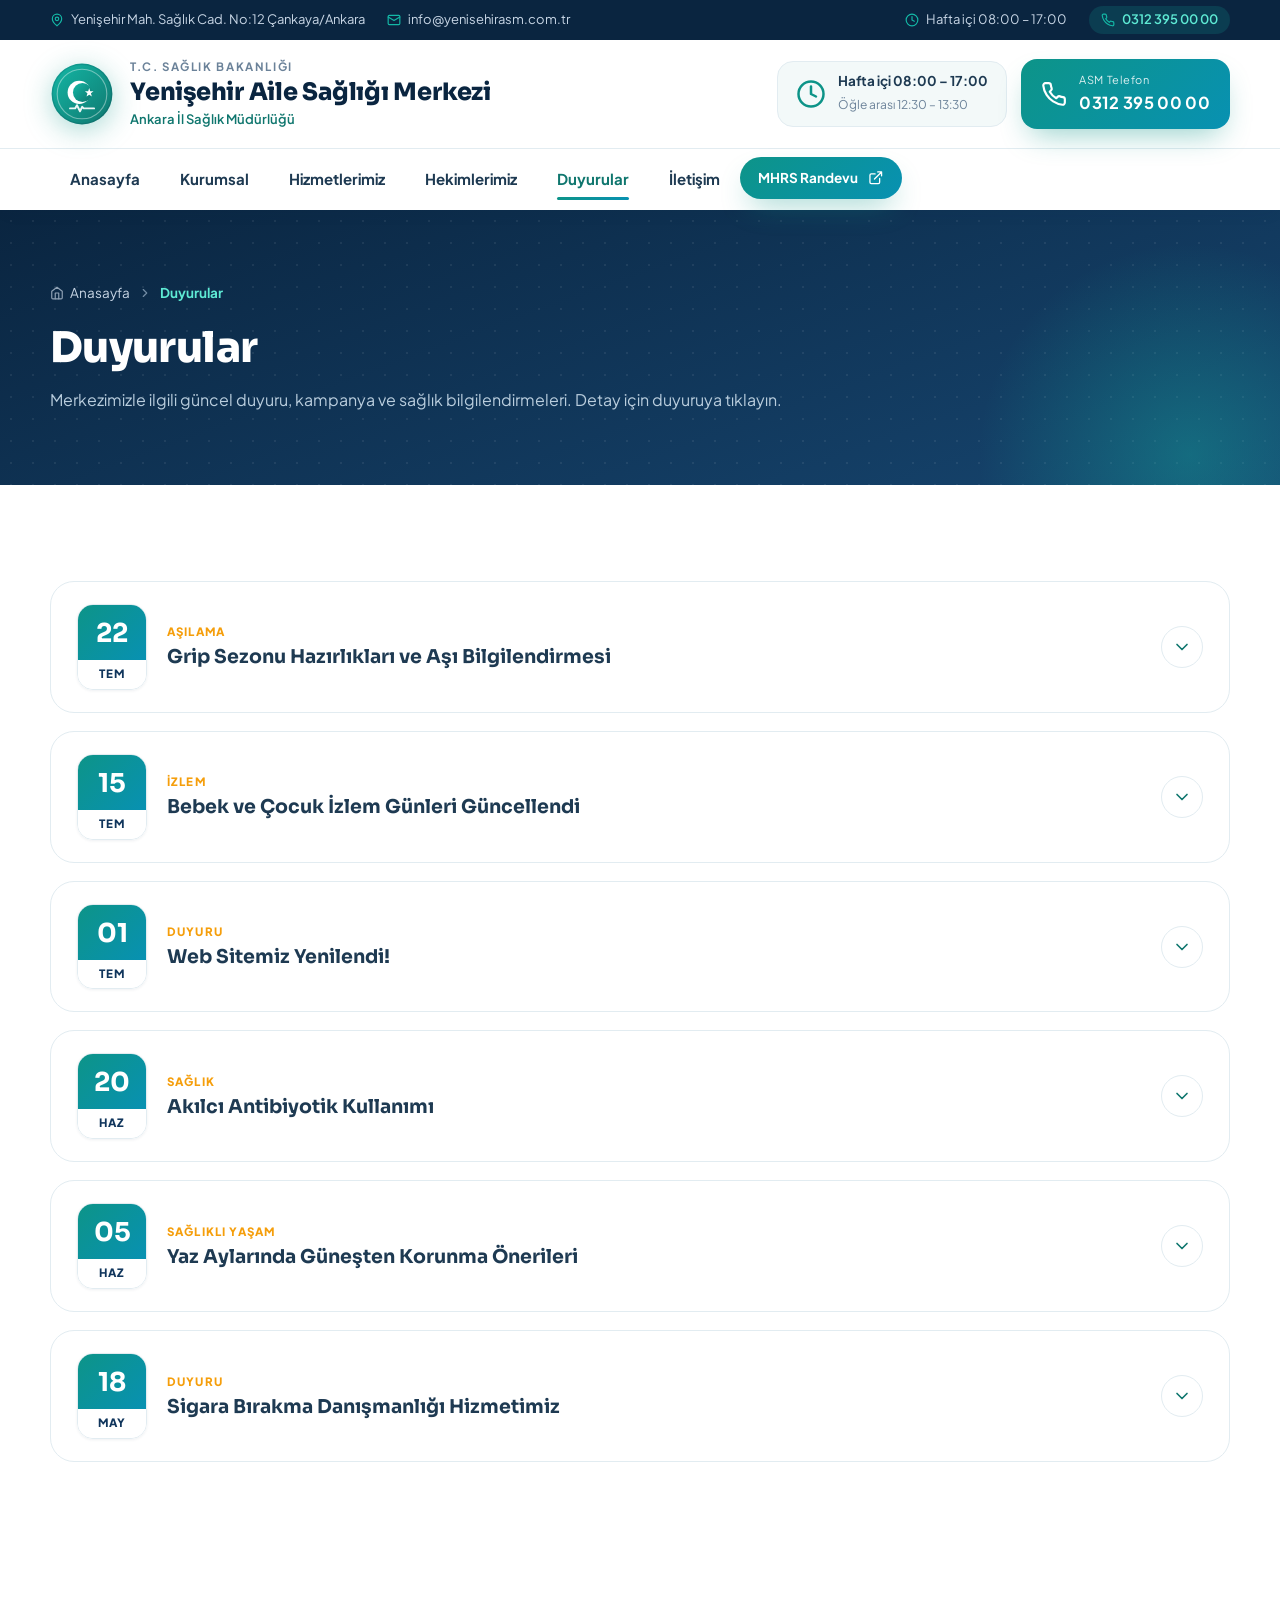
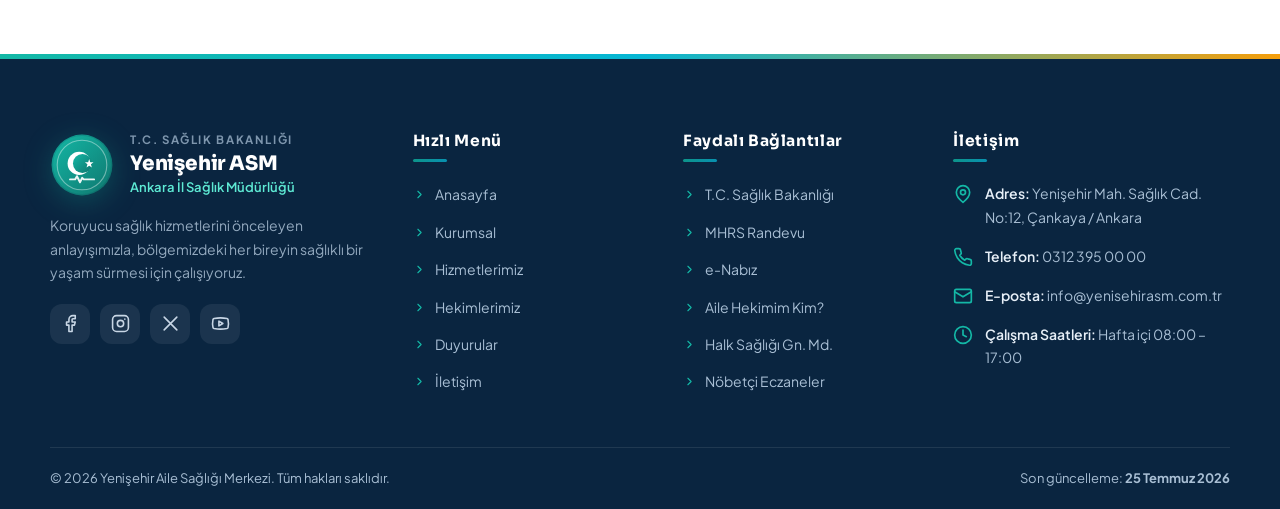
==== duyurular.html @ 15d4bd42 "first commit for asm website" ====
<!DOCTYPE html>
<html lang="tr">
<head>
  <meta charset="UTF-8">
  <meta name="viewport" content="width=device-width, initial-scale=1.0">
  <title>Duyurular — Yenişehir Aile Sağlığı Merkezi</title>
  <meta name="description" content="Yenişehir Aile Sağlığı Merkezi güncel duyuruları, sağlık kampanyaları ve bilgilendirmeleri.">
  <link rel="icon" type="image/svg+xml" href="assets/img/logo.svg">
  <link rel="preconnect" href="https://fonts.googleapis.com">
  <link rel="preconnect" href="https://fonts.gstatic.com" crossorigin>
  <link href="https://fonts.googleapis.com/css2?family=Plus+Jakarta+Sans:wght@400;500;600;700;800&family=Sora:wght@600;700;800&display=swap" rel="stylesheet">
  <link rel="stylesheet" href="assets/css/style.css">
</head>
<body>

  <!-- ======================= ÜST BİLGİ ÇUBUĞU ======================= -->
  <div class="topbar">
    <div class="container topbar__inner">
      <div class="topbar__group topbar__group--left">
        <span class="topbar__item topbar__item--address">
          <svg class="icon" viewBox="0 0 24 24"><path d="M20 10c0 6-8 12-8 12s-8-6-8-12a8 8 0 0 1 16 0Z"/><circle cx="12" cy="10" r="3"/></svg>
          Yenişehir Mah. Sağlık Cad. No:12 Çankaya/Ankara
        </span>
        <a class="topbar__item" href="mailto:info@yenisehirasm.com.tr">
          <svg class="icon" viewBox="0 0 24 24"><rect x="2" y="4" width="20" height="16" rx="2"/><path d="m22 7-10 6L2 7"/></svg>
          info@yenisehirasm.com.tr
        </a>
      </div>
      <div class="topbar__group">
        <span class="topbar__item">
          <svg class="icon" viewBox="0 0 24 24"><circle cx="12" cy="12" r="10"/><path d="M12 6v6l4 2"/></svg>
          Hafta içi 08:00 – 17:00
        </span>
        <a class="topbar__item topbar__pill" href="tel:03123950000">
          <svg class="icon" viewBox="0 0 24 24"><path d="M22 16.92v3a2 2 0 0 1-2.18 2 19.79 19.79 0 0 1-8.63-3.07 19.5 19.5 0 0 1-6-6A19.79 19.79 0 0 1 2.12 4.18 2 2 0 0 1 4.11 2h3a2 2 0 0 1 2 1.72c.13.96.36 1.9.7 2.81a2 2 0 0 1-.45 2.11L8.09 9.91a16 16 0 0 0 6 6l1.27-1.27a2 2 0 0 1 2.11-.45c.91.34 1.85.57 2.81.7A2 2 0 0 1 22 16.92z"/></svg>
          0312 395 00 00
        </a>
      </div>
    </div>
  </div>

  <!-- ============================ HEADER ============================ -->
  <header class="site-header">
    <div class="container site-header__inner">
      <a class="brand" href="index.html" aria-label="Yenişehir Aile Sağlığı Merkezi anasayfa">
        <img class="brand__logo" src="assets/img/logo.svg" alt="T.C. Sağlık Bakanlığı kurum logosu" width="64" height="64">
        <span class="brand__text">
          <span class="brand__gov">T.C. Sağlık Bakanlığı</span>
          <span class="brand__name">Yenişehir Aile Sağlığı Merkezi</span>
          <span class="brand__sub">Ankara İl Sağlık Müdürlüğü</span>
        </span>
      </a>
      <div class="header__meta">
        <div class="header__hours">
          <svg class="icon" viewBox="0 0 24 24"><circle cx="12" cy="12" r="10"/><path d="M12 6v6l4 2"/></svg>
          <div>
            <b>Hafta içi 08:00 – 17:00</b>
            <span>Öğle arası 12:30 – 13:30</span>
          </div>
        </div>
        <a class="header__phone" href="tel:03123950000">
          <svg class="icon" viewBox="0 0 24 24"><path d="M22 16.92v3a2 2 0 0 1-2.18 2 19.79 19.79 0 0 1-8.63-3.07 19.5 19.5 0 0 1-6-6A19.79 19.79 0 0 1 2.12 4.18 2 2 0 0 1 4.11 2h3a2 2 0 0 1 2 1.72c.13.96.36 1.9.7 2.81a2 2 0 0 1-.45 2.11L8.09 9.91a16 16 0 0 0 6 6l1.27-1.27a2 2 0 0 1 2.11-.45c.91.34 1.85.57 2.81.7A2 2 0 0 1 22 16.92z"/></svg>
          <div>
            <small>ASM Telefon</small>
            <b>0312 395 00 00</b>
          </div>
        </a>
      </div>
    </div>
  </header>

  <!-- =========================== ANA MENÜ =========================== -->
  <nav class="main-nav" aria-label="Ana menü">
    <div class="container main-nav__inner">
      <button class="nav-toggle" aria-expanded="false" aria-label="Menüyü aç veya kapat">
        <svg class="icon nav-toggle__open" viewBox="0 0 24 24"><path d="M4 6h16M4 12h16M4 18h16"/></svg>
        <svg class="icon nav-toggle__close" viewBox="0 0 24 24"><path d="M18 6 6 18M6 6l12 12"/></svg>
      </button>
      <ul class="main-nav__list">
        <li><a class="main-nav__link" href="index.html">Anasayfa</a></li>
        <li><a class="main-nav__link" href="kurumsal.html">Kurumsal</a></li>
        <li><a class="main-nav__link" href="hizmetlerimiz.html">Hizmetlerimiz</a></li>
        <li><a class="main-nav__link" href="hekimlerimiz.html">Hekimlerimiz</a></li>
        <li><a class="main-nav__link main-nav__link--active" href="duyurular.html" aria-current="page">Duyurular</a></li>
        <li><a class="main-nav__link" href="iletisim.html">İletişim</a></li>
        <li>
          <a class="btn btn--primary btn--sm nav-cta" href="https://mhrs.gov.tr" target="_blank" rel="noopener">
            MHRS Randevu
            <svg class="icon" viewBox="0 0 24 24"><path d="M15 3h6v6M10 14 21 3"/><path d="M18 13v6a2 2 0 0 1-2 2H5a2 2 0 0 1-2-2V8a2 2 0 0 1 2-2h6"/></svg>
          </a>
        </li>
      </ul>
    </div>
  </nav>

  <main>
    <!-- ========================= SAYFA BAŞLIĞI ======================= -->
    <section class="page-hero">
      <div class="container page-hero__inner">
        <nav class="breadcrumb" aria-label="Sayfa yolu">
          <a href="index.html">
            <svg class="icon" viewBox="0 0 24 24"><path d="m3 9 9-7 9 7v11a2 2 0 0 1-2 2H5a2 2 0 0 1-2-2z"/><path d="M9 22V12h6v10"/></svg>
            Anasayfa
          </a>
          <svg class="icon" viewBox="0 0 24 24"><path d="m9 18 6-6-6-6"/></svg>
          <span aria-current="page">Duyurular</span>
        </nav>
        <h1>Duyurular</h1>
        <p>Merkezimizle ilgili güncel duyuru, kampanya ve sağlık bilgilendirmeleri. Detay için duyuruya tıklayın.</p>
      </div>
    </section>

    <!-- ========================= DUYURU LİSTESİ ====================== -->
    <section class="section">
      <div class="container">
        <div class="ann-list">

          <article class="ann-item reveal" id="duyuru-1">
            <button class="ann-item__head" aria-expanded="false">
              <div class="ann-item__date"><b>22</b><span>Tem</span></div>
              <div class="ann-item__title">
                <span class="ann-card__cat">Aşılama</span>
                <h2>Grip Sezonu Hazırlıkları ve Aşı Bilgilendirmesi</h2>
              </div>
              <span class="ann-item__chevron">
                <svg class="icon" viewBox="0 0 24 24"><path d="m6 9 6 6 6-6"/></svg>
              </span>
            </button>
            <div class="ann-item__body">
              <div class="ann-item__body-inner">
                <p>
                  Yaklaşan grip sezonu öncesinde risk grubundaki vatandaşlarımız için grip aşısı
                  uygulaması merkezimizde başlamıştır. Aşılar T.C. Sağlık Bakanlığı tarafından
                  ücretsiz olarak temin edilmektedir.
                </p>
                <p>Aşağıdaki risk gruplarında yer alan vatandaşlarımıza aşı yaptırmaları önerilmektedir:</p>
                <ul>
                  <li><svg class="icon" viewBox="0 0 24 24"><path d="M20 6 9 17l-5-5"/></svg>65 yaş üzeri bireyler</li>
                  <li><svg class="icon" viewBox="0 0 24 24"><path d="M20 6 9 17l-5-5"/></svg>Kronik hastalığı olanlar (diyabet, kalp, akciğer vb.)</li>
                  <li><svg class="icon" viewBox="0 0 24 24"><path d="M20 6 9 17l-5-5"/></svg>Gebeler ve bağışıklığı baskılanmış bireyler</li>
                  <li><svg class="icon" viewBox="0 0 24 24"><path d="M20 6 9 17l-5-5"/></svg>Sağlık çalışanları</li>
                </ul>
                <p>Randevu için MHRS üzerinden veya 182'yi arayarak aile hekiminizden randevu alabilirsiniz.</p>
              </div>
            </div>
          </article>

          <article class="ann-item reveal" id="duyuru-2">
            <button class="ann-item__head" aria-expanded="false">
              <div class="ann-item__date"><b>15</b><span>Tem</span></div>
              <div class="ann-item__title">
                <span class="ann-card__cat">İzlem</span>
                <h2>Bebek ve Çocuk İzlem Günleri Güncellendi</h2>
              </div>
              <span class="ann-item__chevron">
                <svg class="icon" viewBox="0 0 24 24"><path d="m6 9 6 6 6-6"/></svg>
              </span>
            </button>
            <div class="ann-item__body">
              <div class="ann-item__body-inner">
                <p>
                  Bebek ve çocuk izlem hizmetlerimizin gün ve saatleri güncellenmiştir.
                  Ailelerimizin izlem günlerine uyması, çocuklarımızın sağlıklı gelişimi açısından
                  büyük önem taşımaktadır.
                </p>
                <ul>
                  <li><svg class="icon" viewBox="0 0 24 24"><path d="M20 6 9 17l-5-5"/></svg>Yenidoğan izlemi: Hafta içi her gün</li>
                  <li><svg class="icon" viewBox="0 0 24 24"><path d="M20 6 9 17l-5-5"/></svg>Aylık izlemler: Aile hekiminizin belirlediği günlerde</li>
                  <li><svg class="icon" viewBox="0 0 24 24"><path d="M20 6 9 17l-5-5"/></svg>Ölçüm (boy-kilo): Randevusuz yapılabilmektedir</li>
                </ul>
                <p>Detaylı bilgi için aile hekiminize veya hemşirenize danışabilirsiniz.</p>
              </div>
            </div>
          </article>

          <article class="ann-item reveal" id="duyuru-3">
            <button class="ann-item__head" aria-expanded="false">
              <div class="ann-item__date"><b>01</b><span>Tem</span></div>
              <div class="ann-item__title">
                <span class="ann-card__cat">Duyuru</span>
                <h2>Web Sitemiz Yenilendi!</h2>
              </div>
              <span class="ann-item__chevron">
                <svg class="icon" viewBox="0 0 24 24"><path d="m6 9 6 6 6-6"/></svg>
              </span>
            </button>
            <div class="ann-item__body">
              <div class="ann-item__body-inner">
                <p>
                  Siz değerli vatandaşlarımıza daha iyi hizmet verebilmek amacıyla web sitemizi
                  yeniledik. Yeni sitemizde hizmetlerimiz, hekim kadromuz, çalışma saatlerimiz ve
                  güncel duyurularımız hakkında bilgi alabilirsiniz.
                </p>
                <p>
                  Görüş ve önerilerinizi iletişim sayfamızdaki kanallardan bizimle paylaşabilirsiniz.
                </p>
              </div>
            </div>
          </article>

          <article class="ann-item reveal" id="duyuru-4">
            <button class="ann-item__head" aria-expanded="false">
              <div class="ann-item__date"><b>20</b><span>Haz</span></div>
              <div class="ann-item__title">
                <span class="ann-card__cat">Sağlık</span>
                <h2>Akılcı Antibiyotik Kullanımı</h2>
              </div>
              <span class="ann-item__chevron">
                <svg class="icon" viewBox="0 0 24 24"><path d="m6 9 6 6 6-6"/></svg>
              </span>
            </button>
            <div class="ann-item__body">
              <div class="ann-item__body-inner">
                <p>
                  Antibiyotikler yalnızca bakteriyel enfeksiyonlarda etkilidir; grip ve nezle gibi
                  viral hastalıklarda işe yaramaz. Gereksiz antibiyotik kullanımı, antibiyotik
                  direncinin en önemli nedenidir.
                </p>
                <ul>
                  <li><svg class="icon" viewBox="0 0 24 24"><path d="M20 6 9 17l-5-5"/></svg>Antibiyotiği yalnızca hekiminiz önerdiyse kullanın</li>
                  <li><svg class="icon" viewBox="0 0 24 24"><path d="M20 6 9 17l-5-5"/></svg>Tedavinizi hekiminizin belirttiği sürede tamamlayın</li>
                  <li><svg class="icon" viewBox="0 0 24 24"><path d="M20 6 9 17l-5-5"/></svg>Başkasının ilacını kullanmayın, ilacınızı paylaşmayın</li>
                </ul>
                <p>Sağlığınız için ilaç kullanımı konusunda mutlaka aile hekiminize danışınız.</p>
              </div>
            </div>
          </article>

          <article class="ann-item reveal" id="duyuru-5">
            <button class="ann-item__head" aria-expanded="false">
              <div class="ann-item__date"><b>05</b><span>Haz</span></div>
              <div class="ann-item__title">
                <span class="ann-card__cat">Sağlıklı Yaşam</span>
                <h2>Yaz Aylarında Güneşten Korunma Önerileri</h2>
              </div>
              <span class="ann-item__chevron">
                <svg class="icon" viewBox="0 0 24 24"><path d="m6 9 6 6 6-6"/></svg>
              </span>
            </button>
            <div class="ann-item__body">
              <div class="ann-item__body-inner">
                <p>
                  Yaz aylarında güneşin zararlı etkilerinden korunmak için aşağıdaki önerilere
                  dikkat etmenizi öneririz:
                </p>
                <ul>
                  <li><svg class="icon" viewBox="0 0 24 24"><path d="M20 6 9 17l-5-5"/></svg>11:00 – 15:00 saatleri arasında doğrudan güneşe çıkmayın</li>
                  <li><svg class="icon" viewBox="0 0 24 24"><path d="M20 6 9 17l-5-5"/></svg>En az 30 faktör güneş koruyucu kullanın</li>
                  <li><svg class="icon" viewBox="0 0 24 24"><path d="M20 6 9 17l-5-5"/></svg>Şapka ve güneş gözlüğü takın, açık renkli giysiler tercih edin</li>
                  <li><svg class="icon" viewBox="0 0 24 24"><path d="M20 6 9 17l-5-5"/></svg>Bol su için; bebek ve yaşlıları sıcaktan koruyun</li>
                </ul>
              </div>
            </div>
          </article>

          <article class="ann-item reveal" id="duyuru-6">
            <button class="ann-item__head" aria-expanded="false">
              <div class="ann-item__date"><b>18</b><span>May</span></div>
              <div class="ann-item__title">
                <span class="ann-card__cat">Duyuru</span>
                <h2>Sigara Bırakma Danışmanlığı Hizmetimiz</h2>
              </div>
              <span class="ann-item__chevron">
                <svg class="icon" viewBox="0 0 24 24"><path d="m6 9 6 6 6-6"/></svg>
              </span>
            </button>
            <div class="ann-item__body">
              <div class="ann-item__body-inner">
                <p>
                  Sigarayı bırakmak isteyen vatandaşlarımıza yönelik danışmanlık hizmetimiz
                  başlamıştır. Aile hekimlerimizden bireysel destek alabilir, size özel bir bırakma
                  planı oluşturabilirsiniz.
                </p>
                <p>
                  Ayrıca <b>ALO 171 Sigara Bırakma Danışma Hattı</b>'nı arayarak 7/24 ücretsiz
                  destek alabilirsiniz.
                </p>
              </div>
            </div>
          </article>

        </div>
      </div>
    </section>
  </main>

  <!-- ============================ FOOTER ============================ -->
  <footer class="site-footer">
    <div class="footer-cta-line"></div>
    <div class="container">
      <div class="footer-grid">
        <div class="footer__brand">
          <a class="brand" href="index.html">
            <img class="brand__logo" src="assets/img/logo.svg" alt="" width="64" height="64">
            <span class="brand__text">
              <span class="brand__gov">T.C. Sağlık Bakanlığı</span>
              <span class="brand__name">Yenişehir ASM</span>
              <span class="brand__sub">Ankara İl Sağlık Müdürlüğü</span>
            </span>
          </a>
          <p class="footer__about">
            Koruyucu sağlık hizmetlerini önceleyen anlayışımızla, bölgemizdeki her bireyin
            sağlıklı bir yaşam sürmesi için çalışıyoruz.
          </p>
          <div class="footer__social">
            <a href="#" aria-label="Facebook"><svg class="icon" viewBox="0 0 24 24"><path d="M18 2h-3a5 5 0 0 0-5 5v3H7v4h3v8h4v-8h3l1-4h-4V7a1 1 0 0 1 1-1h3z"/></svg></a>
            <a href="#" aria-label="Instagram"><svg class="icon" viewBox="0 0 24 24"><rect x="2" y="2" width="20" height="20" rx="5"/><circle cx="12" cy="12" r="4"/><path d="M17.5 6.5h.01"/></svg></a>
            <a href="#" aria-label="X (Twitter)"><svg class="icon" viewBox="0 0 24 24"><path d="M4 4l16 16M20 4L4 20"/></svg></a>
            <a href="#" aria-label="YouTube"><svg class="icon" viewBox="0 0 24 24"><path d="M2.5 17a24.12 24.12 0 0 1 0-10 2 2 0 0 1 1.4-1.4 49.56 49.56 0 0 1 16.2 0A2 2 0 0 1 21.5 7a24.12 24.12 0 0 1 0 10 2 2 0 0 1-1.4 1.4 49.55 49.55 0 0 1-16.2 0A2 2 0 0 1 2.5 17"/><path d="m10 15 5-3-5-3z"/></svg></a>
          </div>
        </div>

        <nav aria-label="Hızlı menü">
          <h3 class="footer__title">Hızlı Menü</h3>
          <ul class="footer__links">
            <li><a href="index.html"><svg class="icon" viewBox="0 0 24 24"><path d="m9 18 6-6-6-6"/></svg>Anasayfa</a></li>
            <li><a href="kurumsal.html"><svg class="icon" viewBox="0 0 24 24"><path d="m9 18 6-6-6-6"/></svg>Kurumsal</a></li>
            <li><a href="hizmetlerimiz.html"><svg class="icon" viewBox="0 0 24 24"><path d="m9 18 6-6-6-6"/></svg>Hizmetlerimiz</a></li>
            <li><a href="hekimlerimiz.html"><svg class="icon" viewBox="0 0 24 24"><path d="m9 18 6-6-6-6"/></svg>Hekimlerimiz</a></li>
            <li><a href="duyurular.html"><svg class="icon" viewBox="0 0 24 24"><path d="m9 18 6-6-6-6"/></svg>Duyurular</a></li>
            <li><a href="iletisim.html"><svg class="icon" viewBox="0 0 24 24"><path d="m9 18 6-6-6-6"/></svg>İletişim</a></li>
          </ul>
        </nav>

        <nav aria-label="Faydalı bağlantılar">
          <h3 class="footer__title">Faydalı Bağlantılar</h3>
          <ul class="footer__links">
            <li><a href="https://www.saglik.gov.tr" target="_blank" rel="noopener"><svg class="icon" viewBox="0 0 24 24"><path d="m9 18 6-6-6-6"/></svg>T.C. Sağlık Bakanlığı</a></li>
            <li><a href="https://mhrs.gov.tr" target="_blank" rel="noopener"><svg class="icon" viewBox="0 0 24 24"><path d="m9 18 6-6-6-6"/></svg>MHRS Randevu</a></li>
            <li><a href="https://enabiz.gov.tr" target="_blank" rel="noopener"><svg class="icon" viewBox="0 0 24 24"><path d="m9 18 6-6-6-6"/></svg>e-Nabız</a></li>
            <li><a href="https://www.turkiye.gov.tr/aile-hekim-bilgisi" target="_blank" rel="noopener"><svg class="icon" viewBox="0 0 24 24"><path d="m9 18 6-6-6-6"/></svg>Aile Hekimim Kim?</a></li>
            <li><a href="https://hsgm.saglik.gov.tr" target="_blank" rel="noopener"><svg class="icon" viewBox="0 0 24 24"><path d="m9 18 6-6-6-6"/></svg>Halk Sağlığı Gn. Md.</a></li>
            <li><a href="https://www.ankaraeo.org.tr/nobetci-eczaneler" target="_blank" rel="noopener"><svg class="icon" viewBox="0 0 24 24"><path d="m9 18 6-6-6-6"/></svg>Nöbetçi Eczaneler</a></li>
          </ul>
        </nav>

        <div>
          <h3 class="footer__title">İletişim</h3>
          <ul class="footer__contact">
            <li>
              <svg class="icon" viewBox="0 0 24 24"><path d="M20 10c0 6-8 12-8 12s-8-6-8-12a8 8 0 0 1 16 0Z"/><circle cx="12" cy="10" r="3"/></svg>
              <span><b>Adres:</b> Yenişehir Mah. Sağlık Cad. No:12, Çankaya / Ankara</span>
            </li>
            <li>
              <svg class="icon" viewBox="0 0 24 24"><path d="M22 16.92v3a2 2 0 0 1-2.18 2 19.79 19.79 0 0 1-8.63-3.07 19.5 19.5 0 0 1-6-6A19.79 19.79 0 0 1 2.12 4.18 2 2 0 0 1 4.11 2h3a2 2 0 0 1 2 1.72c.13.96.36 1.9.7 2.81a2 2 0 0 1-.45 2.11L8.09 9.91a16 16 0 0 0 6 6l1.27-1.27a2 2 0 0 1 2.11-.45c.91.34 1.85.57 2.81.7A2 2 0 0 1 22 16.92z"/></svg>
              <span><b>Telefon:</b> <a href="tel:03123950000">0312 395 00 00</a></span>
            </li>
            <li>
              <svg class="icon" viewBox="0 0 24 24"><rect x="2" y="4" width="20" height="16" rx="2"/><path d="m22 7-10 6L2 7"/></svg>
              <span><b>E-posta:</b> <a href="mailto:info@yenisehirasm.com.tr">info@yenisehirasm.com.tr</a></span>
            </li>
            <li>
              <svg class="icon" viewBox="0 0 24 24"><circle cx="12" cy="12" r="10"/><path d="M12 6v6l4 2"/></svg>
              <span><b>Çalışma Saatleri:</b> Hafta içi 08:00 – 17:00</span>
            </li>
          </ul>
        </div>
      </div>

      <div class="footer-bottom">
        <div class="footer-bottom__inner">
          <span>© <span data-year>2026</span> Yenişehir Aile Sağlığı Merkezi. Tüm hakları saklıdır.</span>
          <span>Son güncelleme: <b>25 Temmuz 2026</b></span>
        </div>
      </div>
    </div>
  </footer>

  <button class="to-top" aria-label="Sayfanın başına dön">
    <svg class="icon" viewBox="0 0 24 24"><path d="M12 19V5M5 12l7-7 7 7"/></svg>
  </button>

  <script src="assets/js/main.js"></script>
</body>
</html>
---- assets/css/style.css ----
/* ==========================================================================
   Yenişehir Aile Sağlığı Merkezi — Ana Stil Dosyası
   --------------------------------------------------------------------------
   İçindekiler:
   01. Değişkenler & Tasarım Sistemi
   02. Sıfırlama & Temel
   03. Tipografi & Yardımcılar
   04. Butonlar & Rozetler
   05. Üst Bilgi Çubuğu (Topbar)
   06. Site Başlığı (Header)
   07. Ana Menü (Navigasyon)
   08. Hero (Vitrin)
   09. Hızlı Erişim Kartları
   10. Bilgi Şeridi
   11. Bölüm Başlıkları
   12. Hizmet Kartları
   13. Hekim Kartları
   14. Duyuru Kartları
   15. CTA Bandı
   16. Footer
   17. Alt Sayfa Bileşenleri (kurumsal, iletişim vb.)
   18. Animasyonlar & Reveal
   19. Yukarı Çık Butonu
   20. Responsive
   ========================================================================== */

/* ============================ 01. DEĞİŞKENLER ============================ */
:root {
  /* Renkler */
  --teal-700: #0f766e;
  --teal-600: #0d9488;
  --teal-500: #14b8a6;
  --teal-100: #ccfbf1;
  --teal-50:  #f0fdfa;
  --cyan-500: #06b6d4;
  --navy-900: #0a2540;
  --navy-800: #10355c;
  --navy-700: #16456f;
  --amber-500: #f59e0b;
  --amber-400: #fbbf24;
  --red-600: #dc2626;
  --red-500: #e63946;
  --ink: #1e3a52;
  --text: #40586e;
  --muted: #6b8299;
  --line: #e2ecf1;
  --bg: #ffffff;
  --bg-soft: #f3f9f9;
  --bg-softer: #eaf4f4;

  /* Gradyanlar */
  --grad-primary: linear-gradient(135deg, var(--teal-600) 0%, #0891b2 100%);
  --grad-navy: linear-gradient(160deg, var(--navy-900) 0%, var(--navy-700) 100%);
  --grad-hero: linear-gradient(180deg, #eef9f8 0%, #f7fcfc 60%, #ffffff 100%);

  /* Tipografi */
  --font-head: "Sora", "Segoe UI", system-ui, sans-serif;
  --font-body: "Plus Jakarta Sans", "Segoe UI", system-ui, sans-serif;

  /* Ölçüler */
  --container: 1180px;
  --radius-sm: 10px;
  --radius: 16px;
  --radius-lg: 24px;

  /* Gölgeler */
  --shadow-sm: 0 1px 3px rgba(10, 37, 64, .07);
  --shadow: 0 10px 30px -8px rgba(10, 37, 64, .14);
  --shadow-lg: 0 24px 50px -12px rgba(10, 37, 64, .22);
  --shadow-teal: 0 14px 30px -10px rgba(13, 148, 136, .45);

  /* Geçiş */
  --tr: .25s cubic-bezier(.4, 0, .2, 1);
}

/* ============================ 02. SIFIRLAMA ============================= */
*, *::before, *::after { box-sizing: border-box; margin: 0; padding: 0; }

html { scroll-behavior: smooth; scroll-padding-top: 150px; }

body {
  font-family: var(--font-body);
  font-size: 16px;
  line-height: 1.65;
  color: var(--text);
  background: var(--bg);
  -webkit-font-smoothing: antialiased;
  overflow-x: hidden;
}

img, svg { display: block; max-width: 100%; }
a { color: inherit; text-decoration: none; }
ul, ol { list-style: none; }
button { font: inherit; cursor: pointer; border: none; background: none; color: inherit; }
input, textarea { font: inherit; }

::selection { background: var(--teal-600); color: #fff; }

:focus-visible { outline: 3px solid rgba(13, 148, 136, .45); outline-offset: 2px; border-radius: 4px; }

/* ========================= 03. TİPOGRAFİ & YARDIMCI ===================== */
h1, h2, h3, h4 { font-family: var(--font-head); color: var(--ink); line-height: 1.25; font-weight: 700; }

.container { width: min(100% - 40px, var(--container)); margin-inline: auto; }

.section { padding: clamp(64px, 8vw, 96px) 0; }
.section--soft { background: var(--bg-soft); }
.section--soft-alt { background: linear-gradient(180deg, #fff 0%, var(--bg-soft) 100%); }

.text-center { text-align: center; }
.mt-1 { margin-top: 8px; } .mt-2 { margin-top: 16px; } .mt-3 { margin-top: 24px; } .mt-4 { margin-top: 32px; }

.icon { width: 1.15em; height: 1.15em; stroke: currentColor; fill: none; stroke-width: 2; stroke-linecap: round; stroke-linejoin: round; flex: none; }

/* ============================ 04. BUTONLAR ============================== */
.btn {
  display: inline-flex; align-items: center; gap: 10px;
  padding: 14px 26px;
  border-radius: 999px;
  font-weight: 700; font-size: 15px;
  transition: transform var(--tr), box-shadow var(--tr), background var(--tr), color var(--tr);
  white-space: nowrap;
}
.btn .icon { transition: transform var(--tr); }
.btn:hover .icon { transform: translateX(4px); }
.btn:active { transform: translateY(1px); }

.btn--primary { background: var(--grad-primary); color: #fff; box-shadow: var(--shadow-teal); }
.btn--primary:hover { transform: translateY(-3px); box-shadow: 0 20px 38px -12px rgba(13, 148, 136, .55); }

.btn--white { background: #fff; color: var(--teal-700); box-shadow: var(--shadow); }
.btn--white:hover { transform: translateY(-3px); box-shadow: var(--shadow-lg); }

.btn--outline { border: 2px solid rgba(255, 255, 255, .55); color: #fff; }
.btn--outline:hover { background: rgba(255, 255, 255, .14); border-color: #fff; transform: translateY(-3px); }

.btn--ghost { border: 2px solid var(--line); color: var(--teal-700); background: #fff; }
.btn--ghost:hover { border-color: var(--teal-500); background: var(--teal-50); transform: translateY(-3px); }

.btn--lg { padding: 16px 32px; font-size: 16px; }
.btn--sm { padding: 10px 18px; font-size: 13.5px; }

.badge {
  display: inline-flex; align-items: center; gap: 7px;
  padding: 6px 14px; border-radius: 999px;
  background: var(--teal-100); color: var(--teal-700);
  font-size: 12.5px; font-weight: 700; letter-spacing: .06em; text-transform: uppercase;
}
.badge--amber { background: #fef3c7; color: #b45309; }
.badge--navy { background: #dbe7f3; color: var(--navy-700); }
.badge--red { background: #fde2e4; color: var(--red-600); }

/* ============================ 05. TOPBAR ================================ */
.topbar { background: var(--navy-900); color: #c8d6e5; font-size: 13px; position: relative; z-index: 60; }
.topbar__inner { display: flex; align-items: center; justify-content: space-between; gap: 16px; min-height: 40px; }
.topbar__group { display: flex; align-items: center; gap: 22px; }
.topbar__item { display: inline-flex; align-items: center; gap: 7px; }
.topbar__item .icon { width: 14px; height: 14px; color: var(--teal-500); }
.topbar a:hover { color: #fff; }
.topbar__pill { background: rgba(20, 184, 166, .16); color: #5eead4; padding: 3px 12px; border-radius: 999px; font-weight: 600; }

/* ============================ 06. HEADER ================================ */
.site-header { background: #fff; position: relative; z-index: 55; }
.site-header__inner { display: flex; align-items: center; justify-content: space-between; gap: 24px; padding: 18px 0; }

.brand { display: flex; align-items: center; gap: 16px; min-width: 0; }
.brand__text { display: flex; flex-direction: column; gap: 2px; }
.brand__logo { width: 64px; height: 64px; flex: none; filter: drop-shadow(0 6px 14px rgba(13, 148, 136, .35)); }
.brand__gov { font-size: 11.5px; font-weight: 700; letter-spacing: .14em; color: var(--muted); text-transform: uppercase; }
.brand__name { font-family: var(--font-head); font-size: clamp(18px, 2.4vw, 24px); font-weight: 800; color: var(--navy-900); letter-spacing: -.01em; line-height: 1.15; }
.brand__sub { font-size: 13px; color: var(--teal-700); font-weight: 600; }

.header__meta { display: flex; align-items: center; gap: 14px; }
.header__hours { display: flex; align-items: center; gap: 12px; padding: 10px 18px; background: var(--bg-soft); border: 1px solid var(--line); border-radius: var(--radius); }
.header__hours .icon { width: 30px; height: 30px; color: var(--teal-600); }
.header__hours b { display: block; font-size: 13.5px; color: var(--ink); line-height: 1.3; }
.header__hours span { font-size: 12px; color: var(--muted); }

.header__phone {
  display: flex; align-items: center; gap: 12px;
  background: var(--grad-primary); color: #fff;
  padding: 12px 20px; border-radius: var(--radius);
  box-shadow: var(--shadow-teal); transition: transform var(--tr), box-shadow var(--tr);
}
.header__phone:hover { transform: translateY(-2px); box-shadow: 0 18px 34px -12px rgba(13, 148, 136, .55); }
.header__phone .icon { width: 26px; height: 26px; }
.header__phone small { display: block; font-size: 11px; opacity: .85; letter-spacing: .05em; }
.header__phone b { font-size: 16.5px; letter-spacing: .02em; }

/* ============================ 07. ANA MENÜ ============================== */
.main-nav {
  background: #fff;
  border-top: 1px solid var(--line);
  box-shadow: 0 4px 20px -6px rgba(10, 37, 64, .1);
  position: sticky; top: 0; z-index: 50;
}
.main-nav__inner { display: flex; align-items: center; justify-content: space-between; gap: 16px; }
.main-nav__list { display: flex; align-items: stretch; }
.main-nav__list > li:last-child { margin-left: auto; }
.main-nav__link {
  position: relative; display: inline-flex; align-items: center; gap: 8px;
  padding: 18px 20px;
  font-weight: 700; font-size: 15px; color: var(--ink);
  transition: color var(--tr);
}
.main-nav__link::after {
  content: ""; position: absolute; left: 20px; right: 20px; bottom: 10px;
  height: 3px; border-radius: 3px; background: var(--grad-primary);
  transform: scaleX(0); transform-origin: left; transition: transform var(--tr);
}
.main-nav__link:hover { color: var(--teal-700); }
.main-nav__link:hover::after { transform: scaleX(1); }
.main-nav__link--active { color: var(--teal-700); }
.main-nav__link--active::after { transform: scaleX(1); }

.nav-cta { margin: 8px 0; }

.nav-toggle { display: none; width: 46px; height: 46px; border-radius: 12px; background: var(--bg-soft); border: 1px solid var(--line); align-items: center; justify-content: center; }
.nav-toggle .icon { width: 24px; height: 24px; color: var(--navy-900); }
.nav-toggle__close { display: none; }

/* ============================ 08. HERO ================================== */
.hero { position: relative; background: var(--grad-hero); overflow: hidden; }
.hero::before {
  content: ""; position: absolute; top: -180px; right: -140px;
  width: 560px; height: 560px; border-radius: 50%;
  background: radial-gradient(circle, rgba(20, 184, 166, .16), transparent 65%);
}
.hero::after {
  content: ""; position: absolute; bottom: -220px; left: -160px;
  width: 520px; height: 520px; border-radius: 50%;
  background: radial-gradient(circle, rgba(6, 182, 212, .12), transparent 65%);
}
.hero__inner {
  position: relative; z-index: 2;
  display: grid; grid-template-columns: minmax(0, 1.05fr) minmax(0, .95fr); align-items: center; gap: 48px;
  padding: clamp(48px, 6vw, 84px) 0 clamp(56px, 7vw, 96px);
}
.hero__title { font-size: clamp(32px, 4.6vw, 54px); font-weight: 800; letter-spacing: -.02em; color: var(--navy-900); margin: 18px 0 16px; }
.hero__title em { font-style: normal; background: var(--grad-primary); -webkit-background-clip: text; background-clip: text; color: transparent; }
.hero__text { font-size: clamp(15.5px, 1.6vw, 18px); color: var(--text); max-width: 54ch; }
.hero__actions { display: flex; flex-wrap: wrap; gap: 14px; margin-top: 30px; }

.hero__trust { display: flex; flex-wrap: wrap; gap: 26px; margin-top: 38px; }
.hero__trust-item { display: flex; align-items: center; gap: 12px; }
.hero__trust-item .icon { width: 30px; height: 30px; color: var(--teal-600); }
.hero__trust-item b { display: block; font-family: var(--font-head); font-size: 19px; color: var(--navy-900); line-height: 1.2; }
.hero__trust-item span { font-size: 12.5px; color: var(--muted); }

.hero__art { position: relative; min-width: 0; }
.hero__art > img { width: 100%; height: auto; filter: drop-shadow(0 30px 50px rgba(10, 37, 64, .18)); }

.hero__card {
  position: absolute; z-index: 3;
  display: flex; align-items: center; gap: 12px;
  background: rgba(255, 255, 255, .92); backdrop-filter: blur(8px);
  border: 1px solid rgba(255, 255, 255, .7);
  padding: 12px 18px; border-radius: var(--radius);
  box-shadow: var(--shadow-lg);
  animation: float 5.5s ease-in-out infinite;
}
.hero__card .icon { width: 30px; height: 30px; color: var(--teal-600); }
.hero__card b { display: block; font-size: 13.5px; color: var(--navy-900); line-height: 1.25; }
.hero__card span { font-size: 12px; color: var(--muted); }
.hero__card--hours { left: -26px; top: 12%; }
.hero__card--pulse { right: -18px; bottom: 10%; animation-delay: 1.4s; }
.hero__card--pulse .icon { color: var(--red-500); }

/* ========================= 09. HIZLI ERİŞİM ============================ */
.quick-access { position: relative; z-index: 5; margin-top: -46px; }
.quick-access__grid { display: grid; grid-template-columns: repeat(4, 1fr); gap: 20px; }
.qa-card {
  display: flex; flex-direction: column; gap: 12px;
  background: #fff; border-radius: var(--radius-lg);
  padding: 26px 24px 22px;
  box-shadow: var(--shadow);
  border: 1px solid rgba(226, 236, 241, .8);
  transition: transform var(--tr), box-shadow var(--tr);
  position: relative; overflow: hidden;
}
.qa-card::before {
  content: ""; position: absolute; inset: auto -30% -60% auto; width: 160px; height: 160px;
  border-radius: 50%; background: var(--teal-50); transition: transform .4s ease;
}
.qa-card:hover { transform: translateY(-6px); box-shadow: var(--shadow-lg); }
.qa-card:hover::before { transform: scale(1.6); }
.qa-card__icon {
  width: 52px; height: 52px; border-radius: 14px;
  display: grid; place-items: center;
  background: var(--grad-primary); color: #fff;
  box-shadow: var(--shadow-teal); position: relative; z-index: 1;
}
.qa-card__icon .icon { width: 26px; height: 26px; }
.qa-card h3 { font-size: 16.5px; position: relative; z-index: 1; }
.qa-card p { font-size: 13.5px; color: var(--muted); position: relative; z-index: 1; }
.qa-card__link { margin-top: auto; display: inline-flex; align-items: center; gap: 7px; font-size: 13.5px; font-weight: 700; color: var(--teal-700); position: relative; z-index: 1; }
.qa-card__link .icon { transition: transform var(--tr); }
.qa-card:hover .qa-card__link .icon { transform: translateX(4px); }

/* ========================= 10. BİLGİ ŞERİDİ ============================= */
.info-strip { background: var(--grad-navy); color: #dce9f5; padding: 30px 0; position: relative; overflow: hidden; }
.info-strip::before {
  content: ""; position: absolute; inset: 0;
  background-image: radial-gradient(rgba(255, 255, 255, .07) 1px, transparent 1px);
  background-size: 22px 22px; pointer-events: none;
}
.info-strip__grid { display: grid; grid-template-columns: repeat(4, 1fr); gap: 20px; position: relative; }
.info-strip__item { display: flex; align-items: center; gap: 14px; }
.info-strip__icon {
  width: 48px; height: 48px; border-radius: 14px; flex: none;
  display: grid; place-items: center;
  background: rgba(20, 184, 166, .18); color: #5eead4;
}
.info-strip__icon .icon { width: 24px; height: 24px; }
.info-strip__item b { display: block; font-family: var(--font-head); font-size: 16px; color: #fff; letter-spacing: .02em; }
.info-strip__item span { font-size: 12.5px; color: #9fb6cc; }
.info-strip__item--alert .info-strip__icon { background: rgba(230, 57, 70, .2); color: #fda4af; }

/* ========================= 11. BÖLÜM BAŞLIKLARI ========================= */
.section-head { max-width: 640px; margin-bottom: clamp(36px, 5vw, 56px); }
.section-head--center { margin-inline: auto; text-align: center; }
.section-head__eyebrow {
  display: inline-flex; align-items: center; gap: 8px;
  font-size: 13px; font-weight: 800; letter-spacing: .14em; text-transform: uppercase;
  color: var(--teal-700); margin-bottom: 12px;
}
.section-head__eyebrow::before { content: ""; width: 26px; height: 3px; border-radius: 3px; background: var(--grad-primary); }
.section-head--center .section-head__eyebrow::after { content: ""; width: 26px; height: 3px; border-radius: 3px; background: var(--grad-primary); }
.section-head h2 { font-size: clamp(26px, 3.4vw, 38px); font-weight: 800; letter-spacing: -.015em; color: var(--navy-900); }
.section-head p { margin-top: 12px; color: var(--muted); font-size: 16px; }

/* ========================= 12. HİZMET KARTLARI ========================== */
.services-grid { display: grid; grid-template-columns: repeat(4, 1fr); gap: 22px; }
.service-card {
  background: #fff; border: 1px solid var(--line); border-radius: var(--radius-lg);
  padding: 30px 26px;
  display: flex; flex-direction: column; gap: 14px;
  transition: transform var(--tr), box-shadow var(--tr), border-color var(--tr);
  position: relative; overflow: hidden;
}
.service-card::after {
  content: ""; position: absolute; left: 0; top: 0; bottom: 0; width: 4px;
  background: var(--grad-primary); transform: scaleY(0); transition: transform .35s ease;
  transform-origin: top;
}
.service-card:hover { transform: translateY(-6px); box-shadow: var(--shadow-lg); border-color: transparent; }
.service-card:hover::after { transform: scaleY(1); }
.service-card__icon {
  width: 58px; height: 58px; border-radius: 16px;
  display: grid; place-items: center;
  background: var(--teal-50); color: var(--teal-700);
  border: 1px solid var(--teal-100);
  transition: background var(--tr), color var(--tr);
}
.service-card__icon .icon { width: 28px; height: 28px; }
.service-card:hover .service-card__icon { background: var(--grad-primary); color: #fff; }
.service-card h3 { font-size: 17.5px; }
.service-card p { font-size: 14px; color: var(--muted); }
.service-card__more { margin-top: auto; display: inline-flex; align-items: center; gap: 7px; font-size: 13.5px; font-weight: 700; color: var(--teal-700); }
.service-card__more .icon { transition: transform var(--tr); }
.service-card:hover .service-card__more .icon { transform: translateX(4px); }

/* ========================= 13. HEKİM KARTLARI =========================== */
.doctors-grid { display: grid; grid-template-columns: repeat(4, 1fr); gap: 22px; }
.doctor-card {
  background: #fff; border-radius: var(--radius-lg); overflow: hidden;
  border: 1px solid var(--line); text-align: center;
  transition: transform var(--tr), box-shadow var(--tr);
}
.doctor-card:hover { transform: translateY(-6px); box-shadow: var(--shadow-lg); }
.doctor-card__avatar { background: linear-gradient(160deg, var(--bg-softer), #dff1f0); padding: 26px 26px 0; position: relative; }
.doctor-card__avatar img { width: 150px; height: 150px; margin: 0 auto; border-radius: 50%; border: 5px solid #fff; box-shadow: var(--shadow); background: #fff; object-fit: cover; }
.doctor-card__body { padding: 20px 20px 24px; }
.doctor-card__body h3 { font-size: 16.5px; }
.doctor-card__role { font-size: 13px; color: var(--teal-700); font-weight: 700; margin-top: 4px; }
.doctor-card__unit { display: inline-flex; margin-top: 12px; font-size: 12px; color: var(--muted); background: var(--bg-soft); border: 1px solid var(--line); padding: 4px 12px; border-radius: 999px; }

/* ========================= 14. DUYURU KARTLARI ========================== */
.ann-grid { display: grid; grid-template-columns: repeat(3, 1fr); gap: 22px; }
.ann-card {
  display: flex; gap: 18px; align-items: flex-start;
  background: #fff; border: 1px solid var(--line); border-radius: var(--radius-lg);
  padding: 24px;
  transition: transform var(--tr), box-shadow var(--tr);
}
.ann-card:hover { transform: translateY(-5px); box-shadow: var(--shadow-lg); }
.ann-card__date {
  flex: none; width: 64px; border-radius: var(--radius); overflow: hidden;
  text-align: center; box-shadow: var(--shadow-sm); border: 1px solid var(--line);
}
.ann-card__date b { display: block; background: var(--grad-primary); color: #fff; font-family: var(--font-head); font-size: 24px; padding: 8px 0 4px; }
.ann-card__date span { display: block; background: #fff; font-size: 11.5px; font-weight: 800; letter-spacing: .08em; text-transform: uppercase; color: var(--navy-800); padding: 5px 0; }
.ann-card__body h3 { font-size: 16px; margin-bottom: 6px; }
.ann-card__body p { font-size: 13.5px; color: var(--muted); }
.ann-card__cat { font-size: 11.5px; font-weight: 800; letter-spacing: .1em; text-transform: uppercase; color: var(--amber-500); display: block; margin-bottom: 6px; }

/* ========================= 15. CTA BANDI ================================ */
.cta-banner { position: relative; border-radius: var(--radius-lg); overflow: hidden; background: var(--grad-navy); color: #fff; padding: clamp(36px, 5vw, 60px); }
.cta-banner::before {
  content: ""; position: absolute; inset: 0;
  background-image: radial-gradient(rgba(255, 255, 255, .08) 1px, transparent 1px);
  background-size: 24px 24px;
}
.cta-banner::after {
  content: ""; position: absolute; right: -120px; top: -120px; width: 380px; height: 380px;
  border-radius: 50%; background: radial-gradient(circle, rgba(20, 184, 166, .4), transparent 65%);
}
.cta-banner__inner { position: relative; z-index: 2; display: flex; align-items: center; justify-content: space-between; gap: 32px; flex-wrap: wrap; }
.cta-banner h2 { color: #fff; font-size: clamp(24px, 3vw, 34px); letter-spacing: -.01em; }
.cta-banner p { color: #b9cddd; margin-top: 10px; max-width: 52ch; }
.cta-banner__actions { display: flex; flex-wrap: wrap; gap: 14px; }

/* ============================ 16. FOOTER ================================ */
.site-footer { background: var(--navy-900); color: #a9bfd4; margin-top: clamp(64px, 8vw, 96px); }
.footer-cta-line { height: 5px; background: linear-gradient(90deg, var(--teal-500), var(--cyan-500), var(--amber-500)); }
.footer-grid { display: grid; grid-template-columns: 1.4fr 1fr 1fr 1.2fr; gap: 40px; padding: clamp(48px, 6vw, 72px) 0 40px; }
.footer__brand .brand__name { color: #fff; font-size: 20px; }
.footer__brand .brand__gov { color: #7e96ad; }
.footer__brand .brand__sub { color: #5eead4; }
.footer__about { font-size: 14px; margin-top: 16px; color: #93a9be; max-width: 34ch; }
.footer__social { display: flex; gap: 10px; margin-top: 20px; }
.footer__social a {
  width: 40px; height: 40px; border-radius: 12px; display: grid; place-items: center;
  background: rgba(255, 255, 255, .07); color: #c8d6e5; transition: background var(--tr), transform var(--tr);
}
.footer__social a:hover { background: var(--teal-600); color: #fff; transform: translateY(-3px); }
.footer__social .icon { width: 19px; height: 19px; }

.footer__title { color: #fff; font-size: 15.5px; letter-spacing: .04em; margin-bottom: 20px; position: relative; padding-bottom: 12px; }
.footer__title::after { content: ""; position: absolute; left: 0; bottom: 0; width: 34px; height: 3px; border-radius: 3px; background: var(--grad-primary); }
.footer__links li { margin-bottom: 11px; }
.footer__links a { display: inline-flex; align-items: center; gap: 9px; font-size: 14px; transition: color var(--tr), transform var(--tr); }
.footer__links a .icon { width: 13px; height: 13px; color: var(--teal-500); }
.footer__links a:hover { color: #fff; transform: translateX(4px); }

.footer__contact li { display: flex; gap: 12px; margin-bottom: 16px; font-size: 14px; }
.footer__contact .icon { width: 20px; height: 20px; color: var(--teal-500); margin-top: 2px; }
.footer__contact b { color: #e7eff7; font-weight: 600; }
.footer__contact a:hover { color: #fff; }

.footer-bottom { border-top: 1px solid rgba(255, 255, 255, .09); padding: 20px 0; font-size: 13px; }
.footer-bottom__inner { display: flex; align-items: center; justify-content: space-between; gap: 12px; flex-wrap: wrap; }
.footer-bottom a { color: #5eead4; }
.footer-bottom a:hover { text-decoration: underline; }

/* ===================== 17. ALT SAYFA BİLEŞENLERİ ======================== */
.page-hero { position: relative; background: var(--grad-navy); color: #fff; overflow: hidden; padding: clamp(48px, 6vw, 72px) 0; }
.page-hero::before {
  content: ""; position: absolute; inset: 0;
  background-image: radial-gradient(rgba(255, 255, 255, .07) 1px, transparent 1px);
  background-size: 22px 22px;
}
.page-hero::after {
  content: ""; position: absolute; right: -140px; bottom: -200px; width: 460px; height: 460px;
  border-radius: 50%; background: radial-gradient(circle, rgba(20, 184, 166, .35), transparent 65%);
}
.page-hero__inner { position: relative; z-index: 2; }
.page-hero h1 { color: #fff; font-size: clamp(28px, 4vw, 42px); font-weight: 800; letter-spacing: -.015em; }
.page-hero p { color: #b9cddd; margin-top: 12px; max-width: 62ch; }
.breadcrumb { display: flex; align-items: center; flex-wrap: wrap; gap: 8px; font-size: 13.5px; margin-bottom: 18px; color: #9fb6cc; }
.breadcrumb a { display: inline-flex; align-items: center; gap: 6px; color: #c8d6e5; }
.breadcrumb a:hover { color: #fff; }
.breadcrumb .icon { width: 14px; height: 14px; opacity: .7; }
.breadcrumb [aria-current] { color: #5eead4; font-weight: 700; }

/* Kurumsal — hikaye + misyon vizyon */
.split { display: grid; grid-template-columns: minmax(0, 1fr) minmax(0, 1fr); gap: 48px; align-items: center; }
.split__media { position: relative; min-width: 0; }
.split__media img { border-radius: var(--radius-lg); box-shadow: var(--shadow-lg); width: 100%; }
.split__media::before {
  content: ""; position: absolute; inset: 24px -18px -18px 24px; z-index: -1;
  border-radius: var(--radius-lg); background: var(--teal-100);
}
.split__body h2 { font-size: clamp(24px, 3vw, 32px); margin-bottom: 16px; }
.split__body p + p { margin-top: 12px; }
.check-list { margin-top: 20px; display: grid; gap: 12px; }
.check-list li { display: flex; gap: 12px; align-items: flex-start; font-size: 15px; color: var(--ink); }
.check-list .icon { width: 22px; height: 22px; color: var(--teal-600); margin-top: 2px; }

.mv-grid { display: grid; grid-template-columns: repeat(3, 1fr); gap: 22px; }
.mv-card { background: #fff; border: 1px solid var(--line); border-radius: var(--radius-lg); padding: 30px 26px; transition: transform var(--tr), box-shadow var(--tr); position: relative; overflow: hidden; }
.mv-card::before { content: ""; position: absolute; top: 0; left: 0; right: 0; height: 4px; background: var(--grad-primary); }
.mv-card:hover { transform: translateY(-5px); box-shadow: var(--shadow-lg); }
.mv-card__icon { width: 54px; height: 54px; border-radius: 14px; background: var(--teal-50); border: 1px solid var(--teal-100); color: var(--teal-700); display: grid; place-items: center; margin-bottom: 18px; }
.mv-card__icon .icon { width: 27px; height: 27px; }
.mv-card h3 { font-size: 18px; margin-bottom: 10px; }
.mv-card p { font-size: 14.5px; color: var(--muted); }

/* Değerler / istatistik */
.stats-band { background: var(--grad-primary); border-radius: var(--radius-lg); color: #fff; padding: clamp(28px, 4vw, 44px); display: grid; grid-template-columns: repeat(4, 1fr); gap: 24px; box-shadow: var(--shadow-teal); }
.stats-band__item { text-align: center; position: relative; }
.stats-band__item + .stats-band__item::before { content: ""; position: absolute; left: -12px; top: 10%; bottom: 10%; width: 1px; background: rgba(255, 255, 255, .25); }
.stats-band__item b { display: block; font-family: var(--font-head); font-size: clamp(28px, 3.6vw, 40px); font-weight: 800; }
.stats-band__item span { font-size: 13.5px; opacity: .9; }

/* Hizmet standartları tablosu / listeler */
.panel { background: #fff; border: 1px solid var(--line); border-radius: var(--radius-lg); padding: clamp(24px, 3.5vw, 40px); box-shadow: var(--shadow-sm); }
.panel + .panel { margin-top: 26px; }
.panel h2 { font-size: clamp(20px, 2.6vw, 26px); margin-bottom: 8px; display: flex; align-items: center; gap: 12px; }
.panel h2 .icon { width: 26px; height: 26px; color: var(--teal-600); }
.panel > p { color: var(--muted); margin-bottom: 18px; }

.standards-grid { display: grid; grid-template-columns: repeat(2, 1fr); gap: 14px; }
.standard-item { display: flex; align-items: center; justify-content: space-between; gap: 16px; background: var(--bg-soft); border: 1px solid var(--line); border-radius: var(--radius); padding: 14px 18px; font-size: 14.5px; }
.standard-item b { color: var(--ink); font-weight: 600; }
.standard-item span { flex: none; font-weight: 800; font-family: var(--font-head); color: var(--teal-700); background: #fff; border: 1px solid var(--teal-100); padding: 4px 14px; border-radius: 999px; font-size: 13px; }

/* Öncelikli hastalar */
.priority-grid { display: grid; grid-template-columns: repeat(4, 1fr); gap: 18px; }
.priority-card { text-align: center; background: var(--bg-soft); border: 1px solid var(--line); border-radius: var(--radius); padding: 24px 16px; transition: transform var(--tr), background var(--tr); }
.priority-card:hover { transform: translateY(-4px); background: var(--teal-50); }
.priority-card .icon { width: 34px; height: 34px; color: var(--teal-700); margin: 0 auto 12px; }
.priority-card b { display: block; font-size: 14.5px; color: var(--ink); }
.priority-card span { font-size: 12.5px; color: var(--muted); }

/* Hizmet detayları (hizmetlerimiz sayfası) */
.service-detail { display: grid; grid-template-columns: 84px 1fr; gap: 24px; background: #fff; border: 1px solid var(--line); border-radius: var(--radius-lg); padding: clamp(24px, 3vw, 36px); transition: box-shadow var(--tr), transform var(--tr); }
.service-detail:hover { box-shadow: var(--shadow); transform: translateY(-3px); }
.service-detail + .service-detail { margin-top: 22px; }
.service-detail__icon { width: 84px; height: 84px; border-radius: 22px; background: var(--grad-primary); color: #fff; display: grid; place-items: center; box-shadow: var(--shadow-teal); }
.service-detail__icon .icon { width: 40px; height: 40px; }
.service-detail h2 { font-size: clamp(18px, 2.2vw, 22px); margin-bottom: 8px; }
.service-detail > div > p { color: var(--muted); font-size: 15px; }
.service-detail ul { margin-top: 14px; display: flex; flex-wrap: wrap; gap: 8px; }
.service-detail ul li { font-size: 13px; font-weight: 600; color: var(--teal-700); background: var(--teal-50); border: 1px solid var(--teal-100); padding: 5px 13px; border-radius: 999px; display: inline-flex; align-items: center; gap: 7px; }
.service-detail ul li .icon { width: 13px; height: 13px; }

/* Personel bölüm başlığı (hekimlerimiz) */
.staff-group + .staff-group { margin-top: clamp(48px, 6vw, 72px); }
.staff-group__head { display: flex; align-items: center; gap: 16px; margin-bottom: 28px; }
.staff-group__head .icon { width: 34px; height: 34px; color: var(--teal-600); }
.staff-group__head h2 { font-size: clamp(22px, 3vw, 30px); }
.staff-group__head p { color: var(--muted); font-size: 14px; }

/* Duyurular sayfası */
.ann-list { display: grid; gap: 18px; }
.ann-item { background: #fff; border: 1px solid var(--line); border-radius: var(--radius-lg); overflow: hidden; transition: box-shadow var(--tr); }
.ann-item:hover { box-shadow: var(--shadow); }
.ann-item__head { display: flex; gap: 20px; align-items: center; padding: 22px 26px; cursor: pointer; width: 100%; text-align: left; }
.ann-item__date { flex: none; width: 70px; border-radius: var(--radius); overflow: hidden; text-align: center; border: 1px solid var(--line); box-shadow: var(--shadow-sm); }
.ann-item__date b { display: block; background: var(--grad-primary); color: #fff; font-family: var(--font-head); font-size: 26px; padding: 8px 0 4px; }
.ann-item__date span { display: block; background: #fff; font-size: 11.5px; font-weight: 800; letter-spacing: .08em; text-transform: uppercase; color: var(--navy-800); padding: 5px 0; }
.ann-item__title { flex: 1; min-width: 0; }
.ann-item__title .ann-card__cat { margin-bottom: 4px; }
.ann-item__title h2 { font-size: clamp(16px, 2vw, 19px); }
.ann-item__chevron { flex: none; width: 42px; height: 42px; border-radius: 50%; border: 1.5px solid var(--line); display: grid; place-items: center; color: var(--teal-700); transition: transform var(--tr), background var(--tr), color var(--tr); }
.ann-item__chevron .icon { width: 20px; height: 20px; }
.ann-item--open .ann-item__chevron { transform: rotate(180deg); background: var(--teal-600); color: #fff; border-color: var(--teal-600); }
.ann-item__body { max-height: 0; overflow: hidden; transition: max-height .4s ease; }
.ann-item__body-inner { padding: 0 26px 26px 116px; color: var(--text); font-size: 15px; }
.ann-item__body-inner p + p { margin-top: 10px; }
.ann-item__body-inner ul { margin-top: 10px; display: grid; gap: 8px; }
.ann-item__body-inner ul li { display: flex; gap: 10px; align-items: flex-start; }
.ann-item__body-inner ul .icon { width: 18px; height: 18px; color: var(--teal-600); margin-top: 3px; }

/* İletişim sayfası */
.contact-grid { display: grid; grid-template-columns: repeat(3, 1fr); gap: 22px; }
.contact-card { background: #fff; border: 1px solid var(--line); border-radius: var(--radius-lg); padding: 30px 26px; text-align: center; transition: transform var(--tr), box-shadow var(--tr); }
.contact-card:hover { transform: translateY(-5px); box-shadow: var(--shadow-lg); }
.contact-card__icon { width: 60px; height: 60px; margin: 0 auto 18px; border-radius: 18px; background: var(--grad-primary); color: #fff; display: grid; place-items: center; box-shadow: var(--shadow-teal); }
.contact-card__icon .icon { width: 28px; height: 28px; }
.contact-card h3 { font-size: 17px; margin-bottom: 8px; }
.contact-card p, .contact-card a { font-size: 14.5px; color: var(--muted); }
.contact-card a { display: block; font-weight: 700; color: var(--teal-700); margin-top: 4px; }
.contact-card a:hover { text-decoration: underline; }

.contact-split { display: grid; grid-template-columns: minmax(0, 1fr) minmax(0, 1.15fr); gap: 26px; align-items: stretch; }
.contact-split > * { min-width: 0; }
.map-wrap { border-radius: var(--radius-lg); overflow: hidden; border: 1px solid var(--line); box-shadow: var(--shadow); min-height: 420px; position: relative; background: var(--bg-softer); }
.map-wrap iframe { position: absolute; inset: 0; width: 100%; height: 100%; border: 0; }

.hours-card { background: #fff; border: 1px solid var(--line); border-radius: var(--radius-lg); overflow: hidden; box-shadow: var(--shadow-sm); }
.hours-card__head { background: var(--grad-navy); color: #fff; padding: 22px 28px; display: flex; align-items: center; gap: 14px; }
.hours-card__head .icon { width: 26px; height: 26px; color: #5eead4; }
.hours-card__head h3 { color: #fff; font-size: 17px; }
.hours-card__head span { font-size: 12.5px; color: #9fb6cc; display: block; }
.hours-table { width: 100%; border-collapse: collapse; }
.hours-table th, .hours-table td { text-align: left; padding: 14px 28px; font-size: 14.5px; border-bottom: 1px solid var(--line); }
.hours-table th { color: var(--ink); font-weight: 600; width: 45%; }
.hours-table td { color: var(--text); font-weight: 700; font-family: var(--font-head); font-size: 13.5px; }
.hours-table tr:last-child th, .hours-table tr:last-child td { border-bottom: 0; }
.hours-table tr:nth-child(even) { background: var(--bg-soft); }
.hours-table .is-closed { color: var(--red-500); }

.phone-list { display: grid; grid-template-columns: repeat(2, 1fr); gap: 14px; }
.phone-list a { display: flex; align-items: center; gap: 14px; background: #fff; border: 1px solid var(--line); border-radius: var(--radius); padding: 16px 18px; transition: transform var(--tr), box-shadow var(--tr), border-color var(--tr); }
.phone-list a:hover { transform: translateY(-3px); box-shadow: var(--shadow); border-color: var(--teal-500); }
.phone-list .num { flex: none; width: 52px; height: 52px; border-radius: 14px; background: var(--teal-50); border: 1px solid var(--teal-100); color: var(--teal-700); display: grid; place-items: center; font-family: var(--font-head); font-weight: 800; font-size: 15px; }
.phone-list a b { display: block; font-size: 14.5px; color: var(--ink); }
.phone-list a span { font-size: 12.5px; color: var(--muted); }
.phone-list a.is-emergency .num { background: #fde2e4; border-color: #f5c2c7; color: var(--red-600); }

.transport-list { display: grid; gap: 14px; }
.transport-list li { display: flex; gap: 14px; align-items: flex-start; background: var(--bg-soft); border: 1px solid var(--line); border-radius: var(--radius); padding: 16px 18px; font-size: 14.5px; }
.transport-list .icon { width: 24px; height: 24px; color: var(--teal-600); margin-top: 2px; }
.transport-list b { color: var(--ink); }

/* Not kutusu */
.note-box { display: flex; gap: 14px; background: #fffbeb; border: 1px solid #fde68a; border-radius: var(--radius); padding: 18px 20px; font-size: 14px; color: #92600a; }
.note-box .icon { width: 22px; height: 22px; color: var(--amber-500); margin-top: 1px; }

/* ==================== 18. ANİMASYONLAR & REVEAL ========================= */
@keyframes float {
  0%, 100% { transform: translateY(0); }
  50% { transform: translateY(-12px); }
}
@keyframes drift {
  0%, 100% { transform: translateX(0); }
  50% { transform: translateX(14px); }
}
.anim-drift { animation: drift 7s ease-in-out infinite; }
.anim-drift--slow { animation: drift 10s ease-in-out infinite reverse; }

.reveal { opacity: 0; transform: translateY(28px); transition: opacity .7s ease, transform .7s cubic-bezier(.22, .61, .36, 1); }
.reveal.is-visible { opacity: 1; transform: none; }
.reveal--d1 { transition-delay: .1s; }
.reveal--d2 { transition-delay: .2s; }
.reveal--d3 { transition-delay: .3s; }
.reveal--d4 { transition-delay: .4s; }

@media (prefers-reduced-motion: reduce) {
  *, *::before, *::after { animation: none !important; transition: none !important; }
  .reveal { opacity: 1; transform: none; }
  html { scroll-behavior: auto; }
}

/* ======================= 19. YUKARI ÇIK BUTONU ========================== */
.to-top {
  position: fixed; right: 22px; bottom: 22px; z-index: 70;
  width: 50px; height: 50px; border-radius: 14px;
  background: var(--grad-primary); color: #fff;
  display: grid; place-items: center;
  box-shadow: var(--shadow-teal);
  opacity: 0; visibility: hidden; transform: translateY(14px);
  transition: opacity var(--tr), transform var(--tr), visibility var(--tr);
}
.to-top.is-visible { opacity: 1; visibility: visible; transform: none; }
.to-top:hover { transform: translateY(-4px); }
.to-top .icon { width: 22px; height: 22px; }

/* ========================= 20. RESPONSIVE =============================== */
@media (max-width: 1080px) {
  .header__hours { display: none; }
  .services-grid, .doctors-grid, .quick-access__grid { grid-template-columns: repeat(2, 1fr); }
  .info-strip__grid { grid-template-columns: repeat(2, 1fr); gap: 26px; }
  .footer-grid { grid-template-columns: 1fr 1fr; }
  .priority-grid { grid-template-columns: repeat(2, 1fr); }
  .stats-band { grid-template-columns: repeat(2, 1fr); gap: 32px; }
  .stats-band__item + .stats-band__item::before { display: none; }
}

@media (max-width: 920px) {
  html { scroll-padding-top: 90px; }
  .nav-toggle { display: inline-flex; }
  .main-nav__list {
    position: absolute; top: 100%; left: 0; right: 0;
    background: #fff; flex-direction: column; align-items: stretch;
    border-bottom: 1px solid var(--line); box-shadow: var(--shadow-lg);
    max-height: 0; overflow: hidden; transition: max-height .35s ease;
  }
  .main-nav--open .main-nav__list { max-height: 480px; }
  .main-nav__link { padding: 15px 22px; border-top: 1px solid var(--line); }
  .main-nav__link::after { display: none; }
  .main-nav__link--active { background: var(--teal-50); }
  .nav-cta { margin: 12px 22px 18px; justify-content: center; }
  .main-nav--open .nav-toggle__open { display: none; }
  .main-nav--open .nav-toggle__close { display: block; }

  .hero__inner { grid-template-columns: minmax(0, 1fr); gap: 40px; }
  .hero__art { max-width: 560px; margin: 0 auto; width: 100%; }
  .hero__card--hours { left: 0; }
  .hero__card--pulse { right: 0; }
  .split, .contact-split { grid-template-columns: minmax(0, 1fr); }
  .split__media { max-width: 560px; }
  .ann-grid { grid-template-columns: 1fr; }
  .mv-grid { grid-template-columns: 1fr; }
  .contact-grid { grid-template-columns: 1fr; }
  .ann-item__body-inner { padding-left: 26px; }
}

@media (max-width: 640px) {
  .topbar__group--left .topbar__item--address { display: none; }
  .topbar__group { gap: 12px; }
  .topbar__group > span.topbar__item { display: none; }
  .site-header__inner { gap: 12px; }
  .brand { gap: 12px; }
  .brand__logo { width: 46px; height: 46px; }
  .brand__name { font-size: 16px; }
  .brand__sub { font-size: 12px; }
  .header__phone b { font-size: 13.5px; }
  .header__phone small { display: none; }
  .header__phone { display: none; }
  .quick-access { margin-top: -30px; }
  .quick-access__grid, .services-grid, .doctors-grid, .info-strip__grid,
  .standards-grid, .phone-list, .priority-grid, .footer-grid { grid-template-columns: 1fr; }
  .hero__card { display: none; }
  .stats-band { grid-template-columns: 1fr; }
  .cta-banner__inner { flex-direction: column; align-items: flex-start; }
  .ann-item__head { gap: 14px; padding: 18px; }
  .ann-item__date { width: 58px; }
  .ann-item__date b { font-size: 20px; }
  .service-detail { grid-template-columns: 1fr; }
  .service-detail__icon { width: 64px; height: 64px; border-radius: 16px; }
  .service-detail__icon .icon { width: 32px; height: 32px; }
}
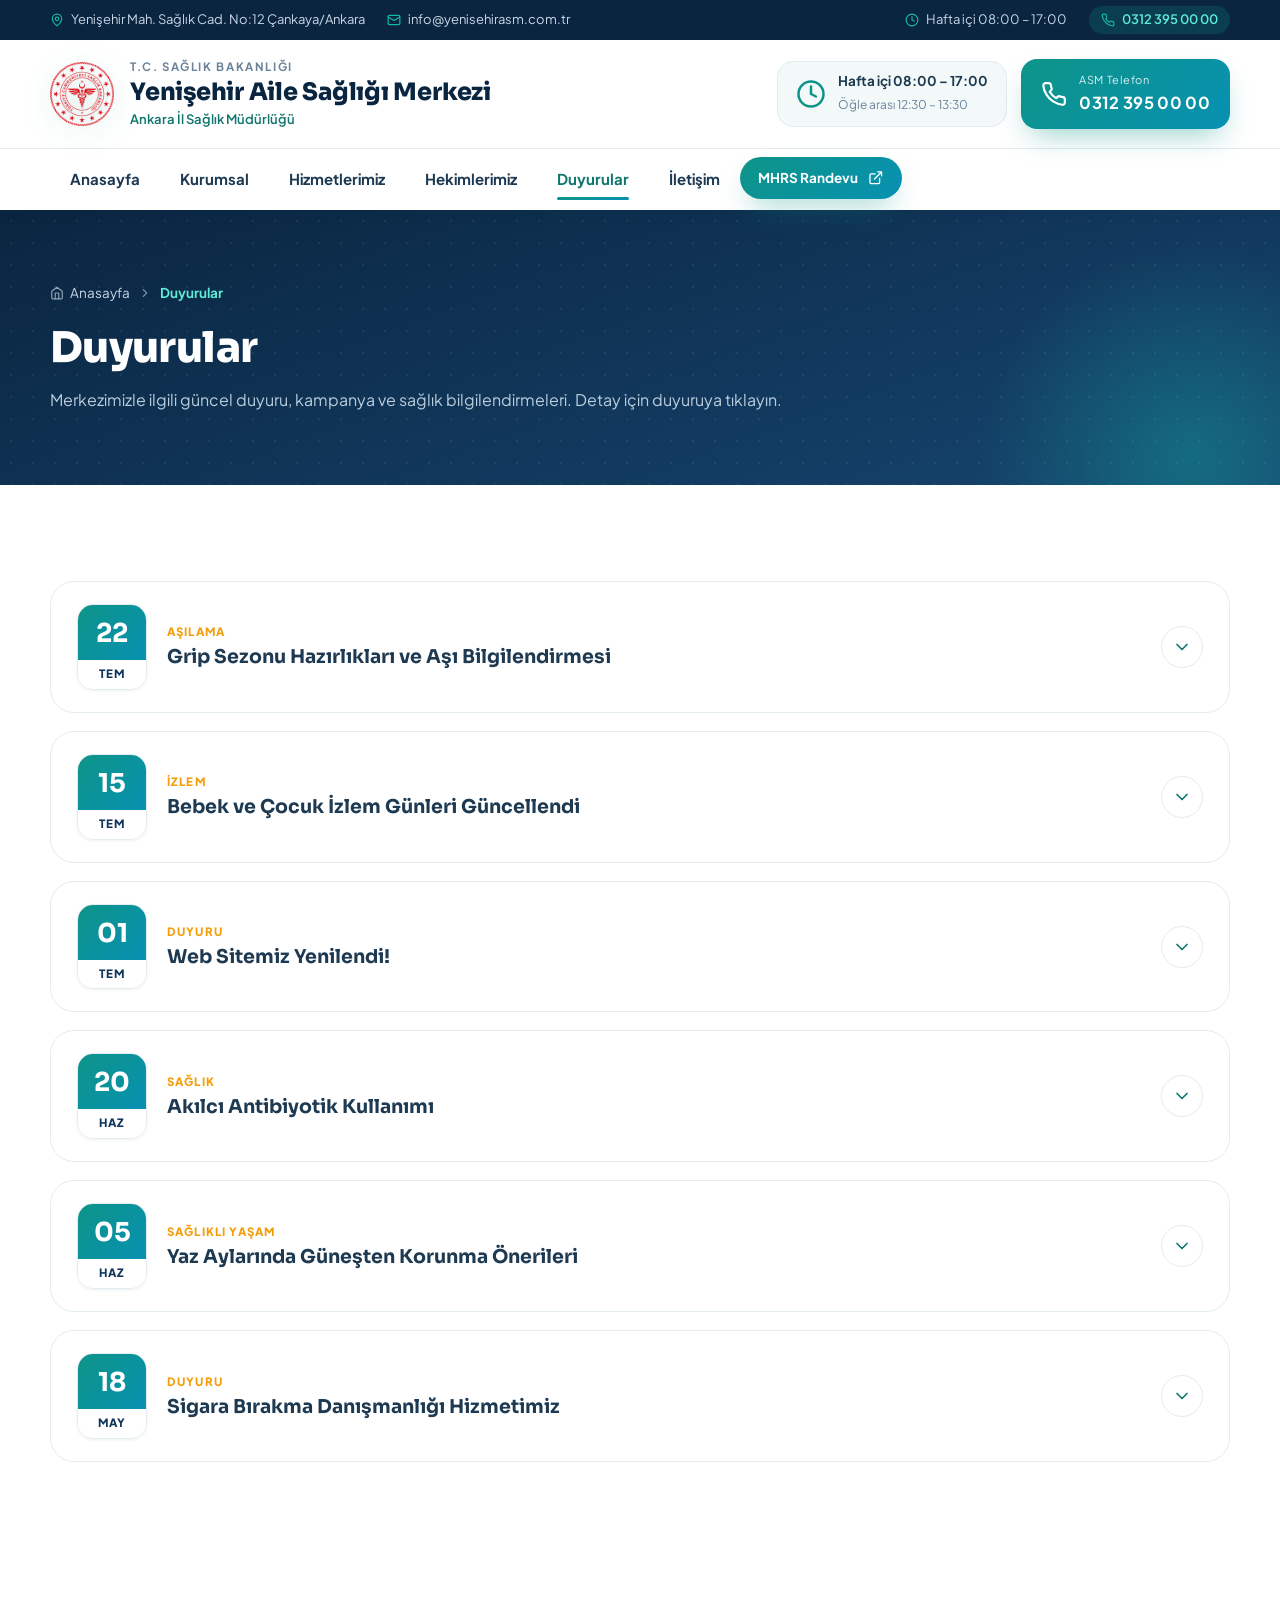
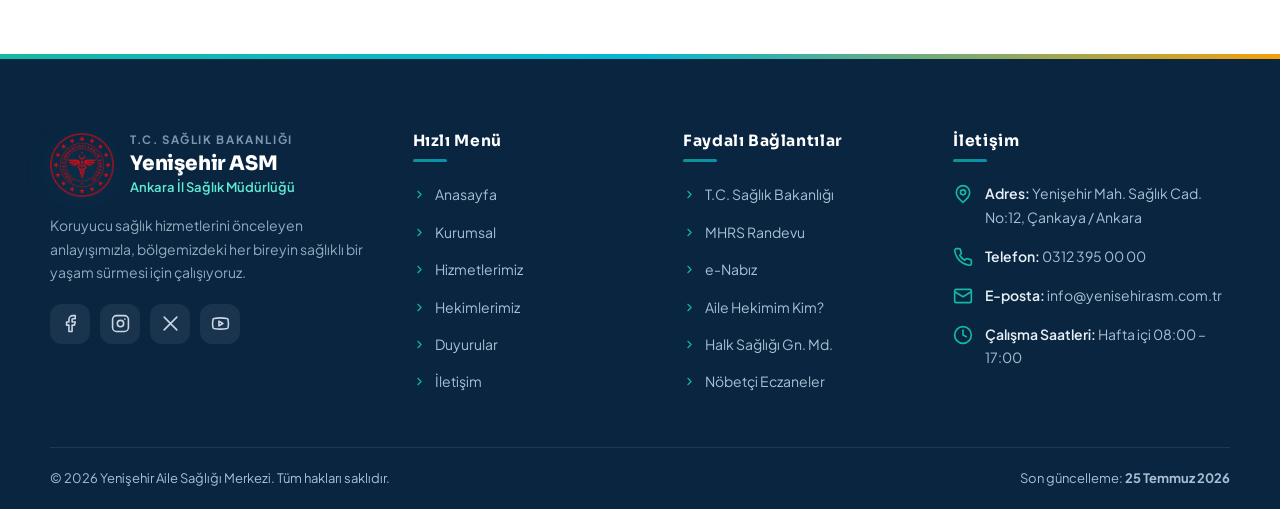
==== commit 4e5feef6: "main logo changed" ====
--- a/duyurular.html
+++ b/duyurular.html
@@ -5,7 +5,7 @@
   <meta name="viewport" content="width=device-width, initial-scale=1.0">
   <title>Duyurular — Yenişehir Aile Sağlığı Merkezi</title>
   <meta name="description" content="Yenişehir Aile Sağlığı Merkezi güncel duyuruları, sağlık kampanyaları ve bilgilendirmeleri.">
-  <link rel="icon" type="image/svg+xml" href="assets/img/logo.svg">
+  <link rel="icon" type="image/svg+xml" href="assets/img/tcsb-logo.png">
   <link rel="preconnect" href="https://fonts.googleapis.com">
   <link rel="preconnect" href="https://fonts.gstatic.com" crossorigin>
   <link href="https://fonts.googleapis.com/css2?family=Plus+Jakarta+Sans:wght@400;500;600;700;800&family=Sora:wght@600;700;800&display=swap" rel="stylesheet">
@@ -43,7 +43,7 @@
   <header class="site-header">
     <div class="container site-header__inner">
       <a class="brand" href="index.html" aria-label="Yenişehir Aile Sağlığı Merkezi anasayfa">
-        <img class="brand__logo" src="assets/img/logo.svg" alt="T.C. Sağlık Bakanlığı kurum logosu" width="64" height="64">
+        <img class="brand__logo" src="assets/img/tcsb-logo.png" alt="T.C. Sağlık Bakanlığı kurum logosu" width="64" height="64">
         <span class="brand__text">
           <span class="brand__gov">T.C. Sağlık Bakanlığı</span>
           <span class="brand__name">Yenişehir Aile Sağlığı Merkezi</span>
@@ -291,7 +291,7 @@
       <div class="footer-grid">
         <div class="footer__brand">
           <a class="brand" href="index.html">
-            <img class="brand__logo" src="assets/img/logo.svg" alt="" width="64" height="64">
+            <img class="brand__logo" src="assets/img/tcsb-logo.png" alt="" width="64" height="64">
             <span class="brand__text">
               <span class="brand__gov">T.C. Sağlık Bakanlığı</span>
               <span class="brand__name">Yenişehir ASM</span>
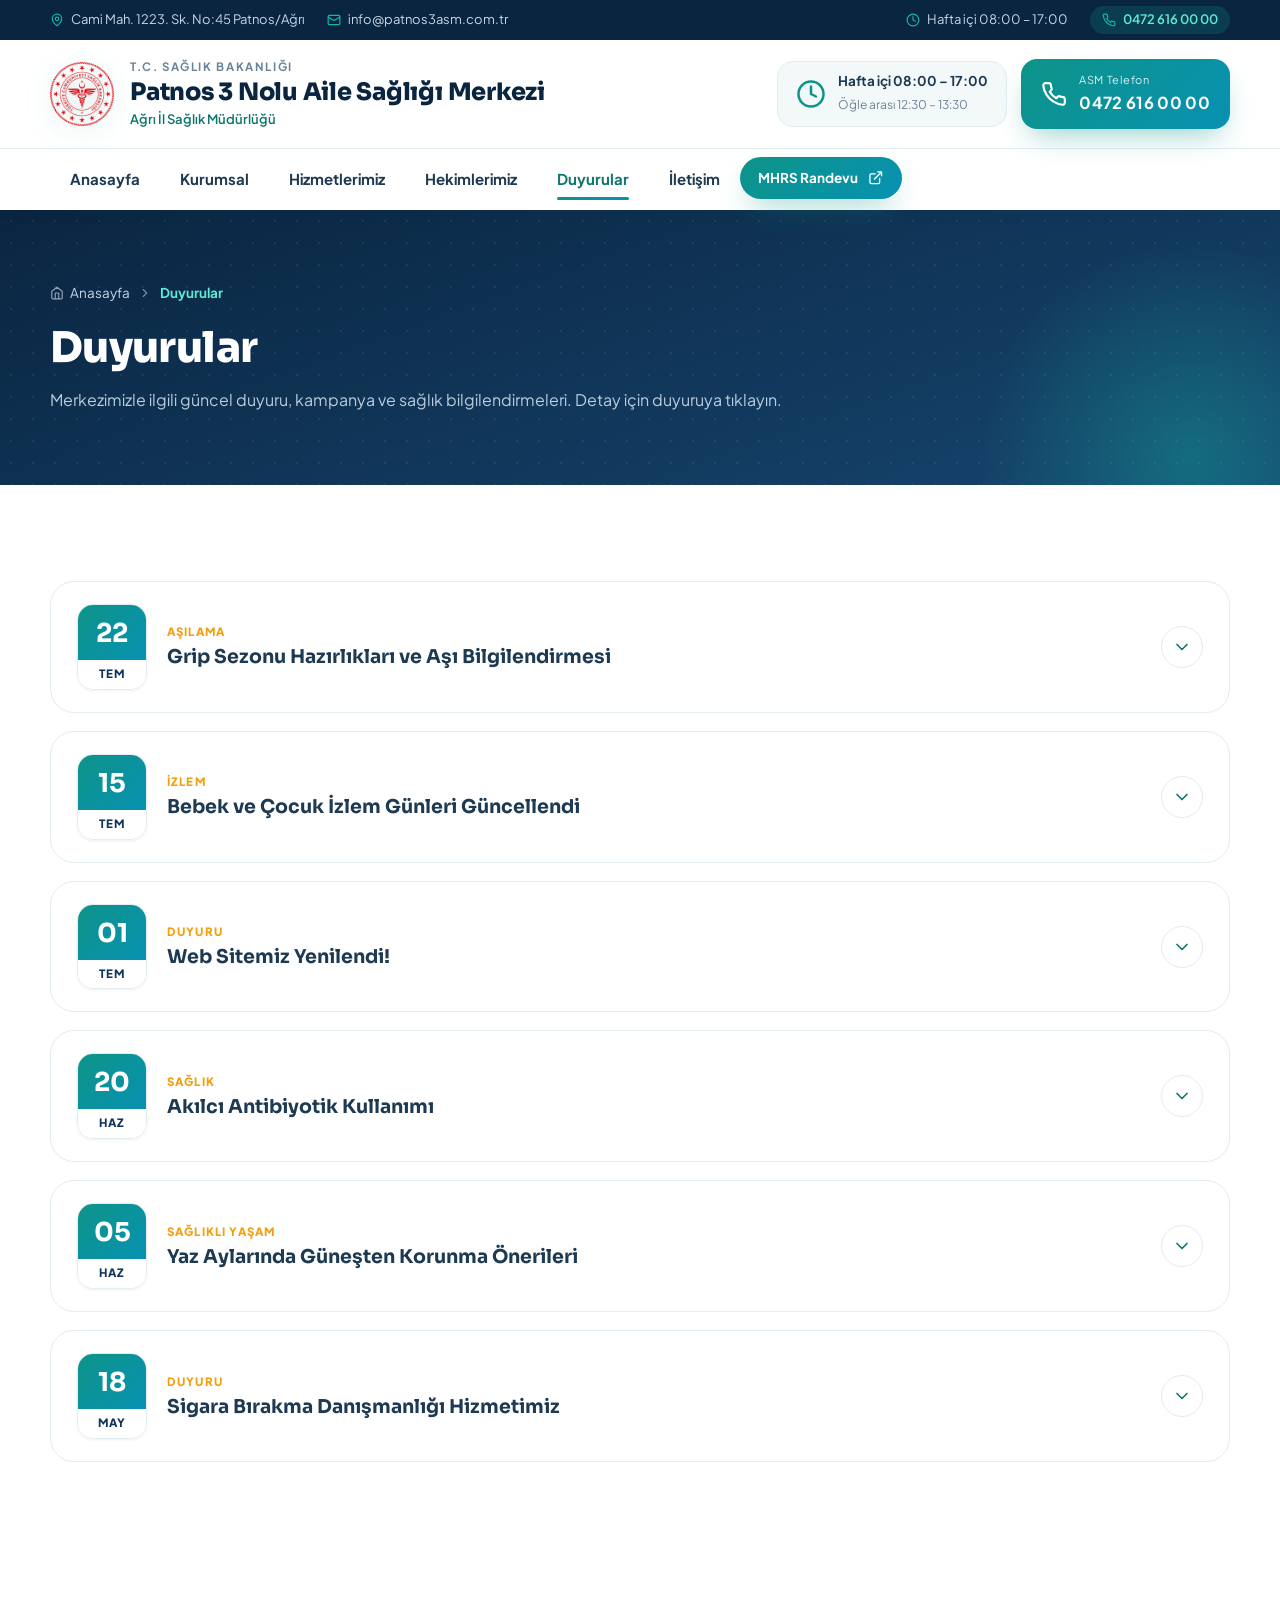
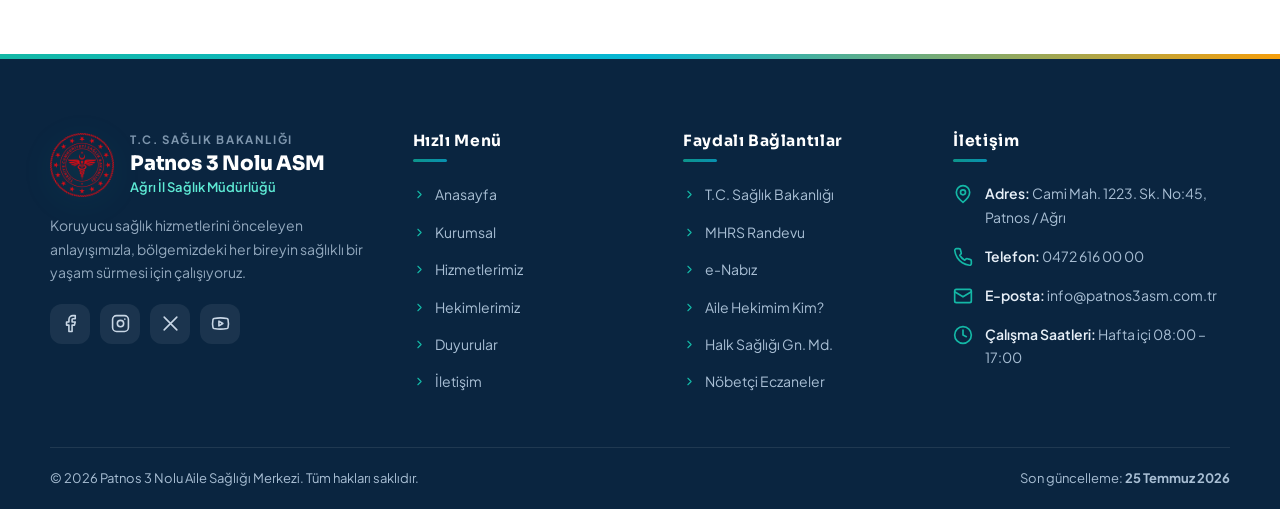
==== commit a19bf082: "names corrected to ağrı patnos" ====
--- a/duyurular.html
+++ b/duyurular.html
@@ -3,8 +3,8 @@
 <head>
   <meta charset="UTF-8">
   <meta name="viewport" content="width=device-width, initial-scale=1.0">
-  <title>Duyurular — Yenişehir Aile Sağlığı Merkezi</title>
-  <meta name="description" content="Yenişehir Aile Sağlığı Merkezi güncel duyuruları, sağlık kampanyaları ve bilgilendirmeleri.">
+  <title>Duyurular — Patnos 3 Nolu Aile Sağlığı Merkezi</title>
+  <meta name="description" content="Patnos 3 Nolu Aile Sağlığı Merkezi güncel duyuruları, sağlık kampanyaları ve bilgilendirmeleri.">
   <link rel="icon" type="image/svg+xml" href="assets/img/tcsb-logo.png">
   <link rel="preconnect" href="https://fonts.googleapis.com">
   <link rel="preconnect" href="https://fonts.gstatic.com" crossorigin>
@@ -19,11 +19,11 @@
       <div class="topbar__group topbar__group--left">
         <span class="topbar__item topbar__item--address">
           <svg class="icon" viewBox="0 0 24 24"><path d="M20 10c0 6-8 12-8 12s-8-6-8-12a8 8 0 0 1 16 0Z"/><circle cx="12" cy="10" r="3"/></svg>
-          Yenişehir Mah. Sağlık Cad. No:12 Çankaya/Ankara
+          Cami Mah. 1223. Sk. No:45 Patnos/Ağrı
         </span>
-        <a class="topbar__item" href="mailto:info@yenisehirasm.com.tr">
+        <a class="topbar__item" href="mailto:info@patnos3asm.com.tr">
           <svg class="icon" viewBox="0 0 24 24"><rect x="2" y="4" width="20" height="16" rx="2"/><path d="m22 7-10 6L2 7"/></svg>
-          info@yenisehirasm.com.tr
+          info@patnos3asm.com.tr
         </a>
       </div>
       <div class="topbar__group">
@@ -31,9 +31,9 @@
           <svg class="icon" viewBox="0 0 24 24"><circle cx="12" cy="12" r="10"/><path d="M12 6v6l4 2"/></svg>
           Hafta içi 08:00 – 17:00
         </span>
-        <a class="topbar__item topbar__pill" href="tel:03123950000">
+        <a class="topbar__item topbar__pill" href="tel:04726160000">
           <svg class="icon" viewBox="0 0 24 24"><path d="M22 16.92v3a2 2 0 0 1-2.18 2 19.79 19.79 0 0 1-8.63-3.07 19.5 19.5 0 0 1-6-6A19.79 19.79 0 0 1 2.12 4.18 2 2 0 0 1 4.11 2h3a2 2 0 0 1 2 1.72c.13.96.36 1.9.7 2.81a2 2 0 0 1-.45 2.11L8.09 9.91a16 16 0 0 0 6 6l1.27-1.27a2 2 0 0 1 2.11-.45c.91.34 1.85.57 2.81.7A2 2 0 0 1 22 16.92z"/></svg>
-          0312 395 00 00
+          0472 616 00 00
         </a>
       </div>
     </div>
@@ -42,12 +42,12 @@
   <!-- ============================ HEADER ============================ -->
   <header class="site-header">
     <div class="container site-header__inner">
-      <a class="brand" href="index.html" aria-label="Yenişehir Aile Sağlığı Merkezi anasayfa">
+      <a class="brand" href="index.html" aria-label="Patnos 3 Nolu Aile Sağlığı Merkezi anasayfa">
         <img class="brand__logo" src="assets/img/tcsb-logo.png" alt="T.C. Sağlık Bakanlığı kurum logosu" width="64" height="64">
         <span class="brand__text">
           <span class="brand__gov">T.C. Sağlık Bakanlığı</span>
-          <span class="brand__name">Yenişehir Aile Sağlığı Merkezi</span>
-          <span class="brand__sub">Ankara İl Sağlık Müdürlüğü</span>
+          <span class="brand__name">Patnos 3 Nolu Aile Sağlığı Merkezi</span>
+          <span class="brand__sub">Ağrı İl Sağlık Müdürlüğü</span>
         </span>
       </a>
       <div class="header__meta">
@@ -58,11 +58,11 @@
             <span>Öğle arası 12:30 – 13:30</span>
           </div>
         </div>
-        <a class="header__phone" href="tel:03123950000">
+        <a class="header__phone" href="tel:04726160000">
           <svg class="icon" viewBox="0 0 24 24"><path d="M22 16.92v3a2 2 0 0 1-2.18 2 19.79 19.79 0 0 1-8.63-3.07 19.5 19.5 0 0 1-6-6A19.79 19.79 0 0 1 2.12 4.18 2 2 0 0 1 4.11 2h3a2 2 0 0 1 2 1.72c.13.96.36 1.9.7 2.81a2 2 0 0 1-.45 2.11L8.09 9.91a16 16 0 0 0 6 6l1.27-1.27a2 2 0 0 1 2.11-.45c.91.34 1.85.57 2.81.7A2 2 0 0 1 22 16.92z"/></svg>
           <div>
             <small>ASM Telefon</small>
-            <b>0312 395 00 00</b>
+            <b>0472 616 00 00</b>
           </div>
         </a>
       </div>
@@ -294,8 +294,8 @@
             <img class="brand__logo" src="assets/img/tcsb-logo.png" alt="" width="64" height="64">
             <span class="brand__text">
               <span class="brand__gov">T.C. Sağlık Bakanlığı</span>
-              <span class="brand__name">Yenişehir ASM</span>
-              <span class="brand__sub">Ankara İl Sağlık Müdürlüğü</span>
+              <span class="brand__name">Patnos 3 Nolu ASM</span>
+              <span class="brand__sub">Ağrı İl Sağlık Müdürlüğü</span>
             </span>
           </a>
           <p class="footer__about">
@@ -330,7 +330,7 @@
             <li><a href="https://enabiz.gov.tr" target="_blank" rel="noopener"><svg class="icon" viewBox="0 0 24 24"><path d="m9 18 6-6-6-6"/></svg>e-Nabız</a></li>
             <li><a href="https://www.turkiye.gov.tr/aile-hekim-bilgisi" target="_blank" rel="noopener"><svg class="icon" viewBox="0 0 24 24"><path d="m9 18 6-6-6-6"/></svg>Aile Hekimim Kim?</a></li>
             <li><a href="https://hsgm.saglik.gov.tr" target="_blank" rel="noopener"><svg class="icon" viewBox="0 0 24 24"><path d="m9 18 6-6-6-6"/></svg>Halk Sağlığı Gn. Md.</a></li>
-            <li><a href="https://www.ankaraeo.org.tr/nobetci-eczaneler" target="_blank" rel="noopener"><svg class="icon" viewBox="0 0 24 24"><path d="m9 18 6-6-6-6"/></svg>Nöbetçi Eczaneler</a></li>
+            <li><a href="https://www.agrieo.org.tr/nobetci-eczaneler" target="_blank" rel="noopener"><svg class="icon" viewBox="0 0 24 24"><path d="m9 18 6-6-6-6"/></svg>Nöbetçi Eczaneler</a></li>
           </ul>
         </nav>
 
@@ -339,15 +339,15 @@
           <ul class="footer__contact">
             <li>
               <svg class="icon" viewBox="0 0 24 24"><path d="M20 10c0 6-8 12-8 12s-8-6-8-12a8 8 0 0 1 16 0Z"/><circle cx="12" cy="10" r="3"/></svg>
-              <span><b>Adres:</b> Yenişehir Mah. Sağlık Cad. No:12, Çankaya / Ankara</span>
+              <span><b>Adres:</b> Cami Mah. 1223. Sk. No:45, Patnos / Ağrı</span>
             </li>
             <li>
               <svg class="icon" viewBox="0 0 24 24"><path d="M22 16.92v3a2 2 0 0 1-2.18 2 19.79 19.79 0 0 1-8.63-3.07 19.5 19.5 0 0 1-6-6A19.79 19.79 0 0 1 2.12 4.18 2 2 0 0 1 4.11 2h3a2 2 0 0 1 2 1.72c.13.96.36 1.9.7 2.81a2 2 0 0 1-.45 2.11L8.09 9.91a16 16 0 0 0 6 6l1.27-1.27a2 2 0 0 1 2.11-.45c.91.34 1.85.57 2.81.7A2 2 0 0 1 22 16.92z"/></svg>
-              <span><b>Telefon:</b> <a href="tel:03123950000">0312 395 00 00</a></span>
+              <span><b>Telefon:</b> <a href="tel:04726160000">0472 616 00 00</a></span>
             </li>
             <li>
               <svg class="icon" viewBox="0 0 24 24"><rect x="2" y="4" width="20" height="16" rx="2"/><path d="m22 7-10 6L2 7"/></svg>
-              <span><b>E-posta:</b> <a href="mailto:info@yenisehirasm.com.tr">info@yenisehirasm.com.tr</a></span>
+              <span><b>E-posta:</b> <a href="mailto:info@patnos3asm.com.tr">info@patnos3asm.com.tr</a></span>
             </li>
             <li>
               <svg class="icon" viewBox="0 0 24 24"><circle cx="12" cy="12" r="10"/><path d="M12 6v6l4 2"/></svg>
@@ -359,7 +359,7 @@
 
       <div class="footer-bottom">
         <div class="footer-bottom__inner">
-          <span>© <span data-year>2026</span> Yenişehir Aile Sağlığı Merkezi. Tüm hakları saklıdır.</span>
+          <span>© <span data-year>2026</span> Patnos 3 Nolu Aile Sağlığı Merkezi. Tüm hakları saklıdır.</span>
           <span>Son güncelleme: <b>25 Temmuz 2026</b></span>
         </div>
       </div>
--- a/assets/css/style.css
+++ b/assets/css/style.css
@@ -1,5 +1,5 @@
 /* ==========================================================================
-   Yenişehir Aile Sağlığı Merkezi — Ana Stil Dosyası
+   Patnos 3 Nolu Aile Sağlığı Merkezi — Ana Stil Dosyası
    --------------------------------------------------------------------------
    İçindekiler:
    01. Değişkenler & Tasarım Sistemi
